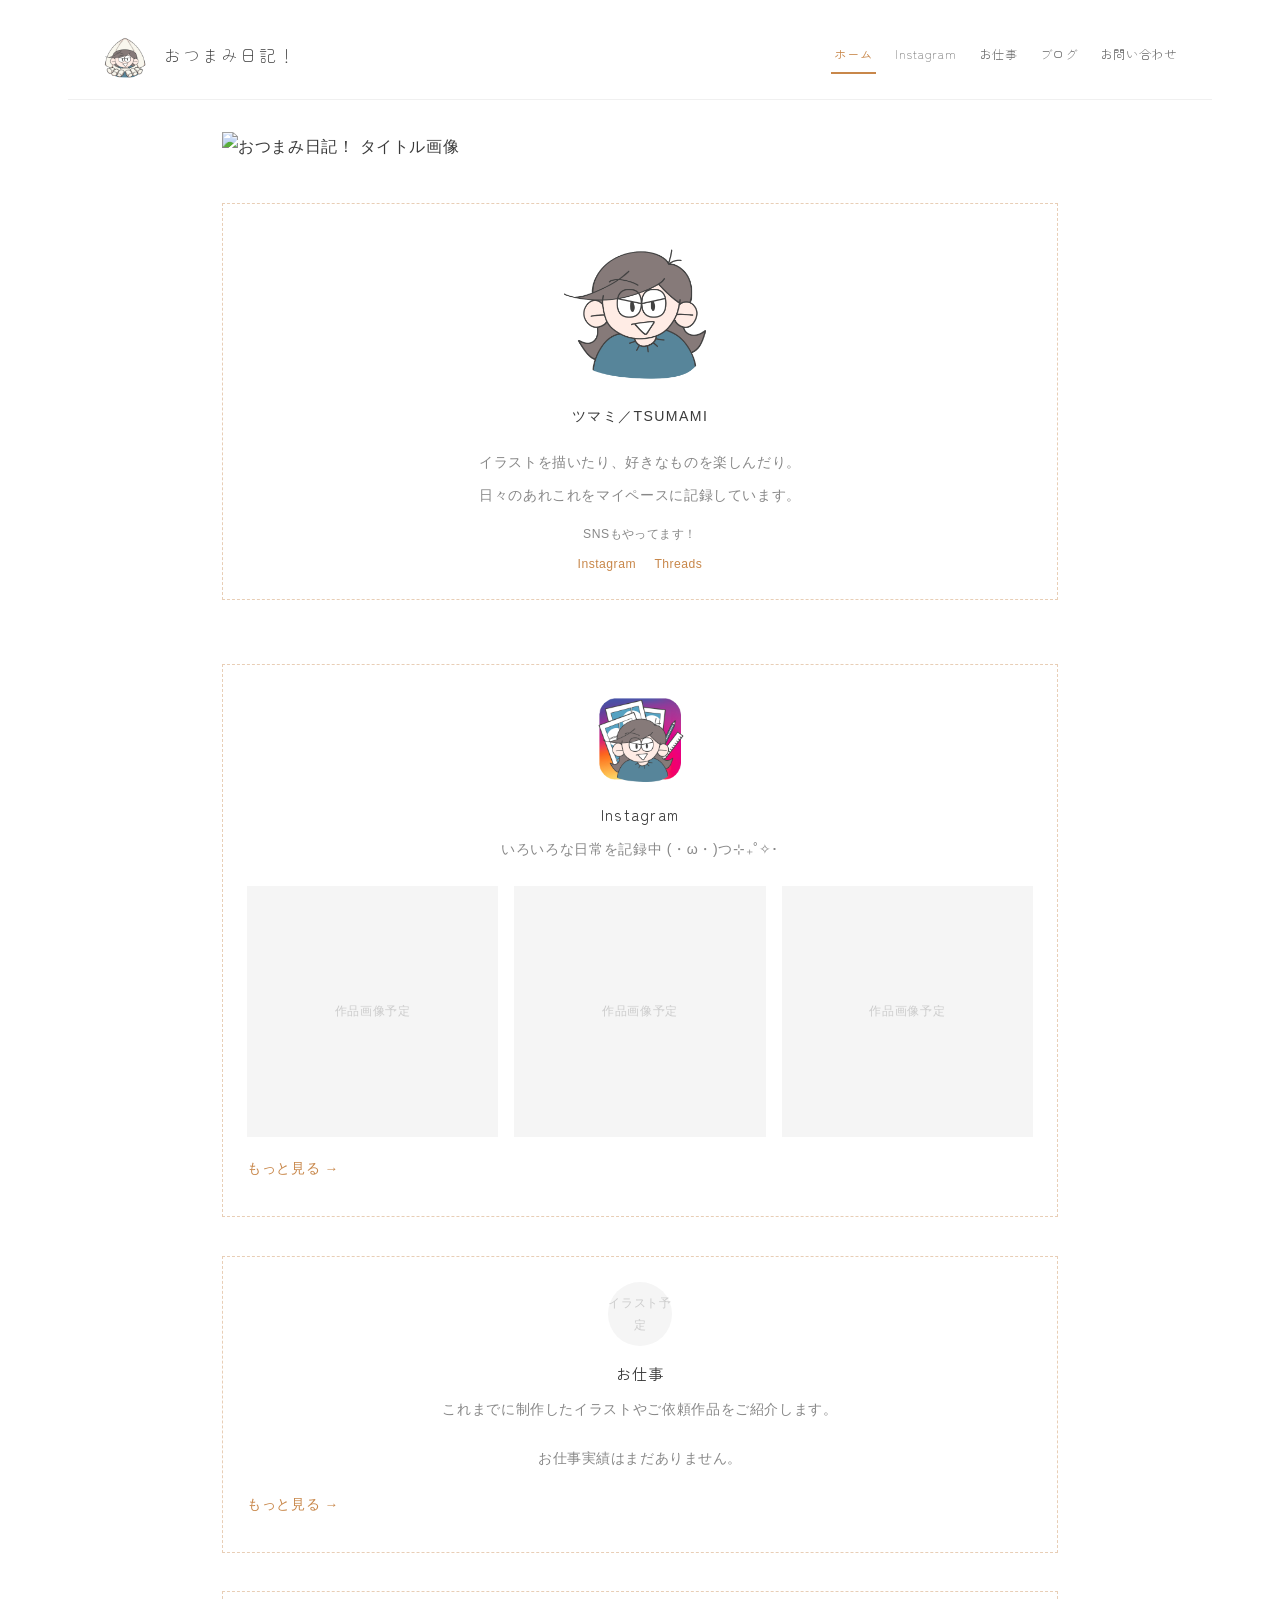
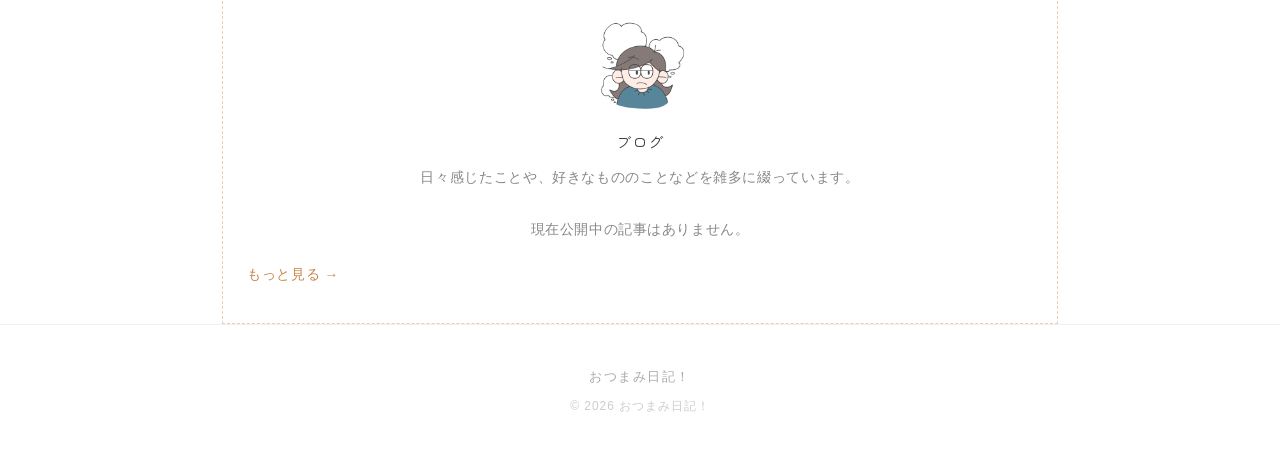
==== index.html @ 3d560d8c "CMS公開データの受信構造を追加 Co-authored-by: Cursor <cursoragent@cursor.com>" ====
<!DOCTYPE html>
<html lang="ja">
<head>
  <meta charset="UTF-8">
  <meta name="viewport" content="width=device-width, initial-scale=1.0">
  <title>ホーム | おつまみ日記！</title>
  <link rel="stylesheet" href="style.css">
</head>
<body class="home-page-body">

  <header class="site-header">
    <a href="index.html" class="site-logo">
      <img src="images/logo.png" alt="" class="site-logo-image" width="48" height="48">
      <span>おつまみ日記！</span>
    </a>
    <nav aria-label="メインナビゲーション">
      <ul>
        <li><a href="index.html" class="nav-current">ホーム</a></li>
        <li><a href="instagram.html">Instagram</a></li>
        <li><a href="works.html">お仕事</a></li>
        <li><a href="blog.html">ブログ</a></li>
        <li><a href="contact.html">お問い合わせ</a></li>
      </ul>
    </nav>
  </header>

  <main class="content-inner page-main home-page">

    <section class="home-mv" aria-label="メインビジュアル">
      <figure class="home-mv-figure">
        <img src="images/title.jpg" alt="おつまみ日記！ タイトル画像" class="home-mv-image">
      </figure>
    </section>

    <section id="profile" class="home-profile-detail" aria-label="プロフィール">
      <div class="profile-intro home-profile-frame">
        <img src="images/profile.png" alt="プロフィール画像" class="profile-image" width="160" height="160">
        <p class="profile-name">ツマミ／TSUMAMI</p>
        <div class="profile-text">
          <p>イラストを描いたり、好きなものを楽しんだり。</p>
          <p>日々のあれこれをマイペースに記録しています。</p>
        </div>
        <p class="profile-sns-lead">SNSもやってます！</p>
        <ul class="profile-sns" aria-label="ツマミのSNS">
          <li><a href="#">Instagram</a></li>
          <li><a href="#">Threads</a></li>
        </ul>
      </div>
    </section>

    <div class="home-sections" aria-label="コンテンツ">

      <section class="home-section home-instagram" aria-label="Instagram">
        <div class="home-block-intro">
          <img src="images/instagram.png" alt="" class="guide-icon-image guide-icon-image-instagram" width="96" height="96">
          <h2 class="section-heading">Instagram</h2>
          <p class="section-lead">いろいろな日常を記録中 (・ω・)つ⊹₊˚✧･</p>
        </div>
        <div class="thumb-row thumb-row-3">
          <div class="placeholder thumb-placeholder">作品画像予定</div>
          <div class="placeholder thumb-placeholder">作品画像予定</div>
          <div class="placeholder thumb-placeholder">作品画像予定</div>
        </div>
        <p class="section-link"><a href="instagram.html">もっと見る →</a></p>
      </section>

      <section class="home-section home-works" aria-label="お仕事">
        <div class="home-block-intro">
          <div class="placeholder guide-icon-placeholder">イラスト予定</div>
          <h2 class="section-heading">お仕事</h2>
          <p class="section-lead">これまでに制作したイラストやご依頼作品をご紹介します。</p>
        </div>
        <div class="home-works-list" data-home-works-root>
          <p class="home-list-message">読み込み中...</p>
        </div>
        <p class="section-link"><a href="works.html">もっと見る →</a></p>
      </section>

      <section class="home-section home-latest-blog" aria-label="ブログ">
        <div class="home-block-intro">
          <img src="images/blog.png" alt="" class="guide-icon-image guide-icon-image-blog" width="96" height="96">
          <h2 class="section-heading">ブログ</h2>
          <p class="section-lead">日々感じたことや、好きなもののことなどを雑多に綴っています。</p>
        </div>
        <div class="home-blog-entries" data-home-blog-root>
          <p class="home-list-message">読み込み中...</p>
        </div>
        <p class="section-link"><a href="blog.html">もっと見る →</a></p>
      </section>

    </div>

  </main>

  <footer class="site-footer">
    <p class="footer-site-name">おつまみ日記！</p>
    <p class="footer-copy">© 2026 おつまみ日記！</p>
  </footer>

  <script src="js/cms-lists-common.js"></script>
  <script src="js/blog-list.js"></script>
  <script src="js/works-list.js"></script>
</body>
</html>
---- style.css ----
@import url("https://fonts.googleapis.com/css2?family=Zen+Maru+Gothic&display=swap");

/* ========================================
   基本設定
   ======================================== */

:root {
  --accent: #c8874a;
  --accent-light: #f5ebe0;
  --text: #3a3a3a;
  --text-muted: #888;
  --border: #f0f0f0;
  --placeholder-bg: #f5f5f5;
  --content-max: 900px;  /* 本文コンテンツの最大幅 */
  --layout-max: 1080px;  /* ヘッダーの最大幅 */
  --stitch-color: rgba(200, 135, 74, 0.4);
  --stitch-width: 1px;
  --stitch-style: dashed;
  --stitch: var(--stitch-width) var(--stitch-style) var(--stitch-color);
}

.stitch-rule {
  display: block;
  width: 100%;
  height: 0;
  margin: 2.4rem 0;
  border: 0;
  border-top: var(--stitch);
}

body {
  margin: 0;
  background-color: #ffffff;
  color: var(--text);
  font-family: "Hiragino Sans", "Hiragino Kaku Gothic ProN", Meiryo, sans-serif;
  font-weight: 300;
  line-height: 1.9;
  letter-spacing: 0.04em;
}

a {
  color: var(--text);
  text-decoration: none;
}

a:hover {
  color: var(--accent);
}

/* Zen Maru Gothic（見出し・ナビ・ロゴのみ） */
.site-logo span,
nav a,
.page-title,
.section-heading,
.guide-card-title,
.blog-entry-title {
  font-family: "Zen Maru Gothic", sans-serif;
}


/* ========================================
   ヘッダー
   ======================================== */

.site-header {
  display: flex;
  align-items: center;
  justify-content: space-between;
  max-width: var(--layout-max);
  margin: 0 auto;
  padding: 2rem 2rem 1.2rem;
  border-bottom: 1px solid var(--border);
}

.site-logo {
  display: flex;
  align-items: center;
  gap: 1rem;
  color: var(--text);
}

.site-logo:hover {
  color: var(--text);
  text-decoration: none;
}

.site-logo span {
  font-size: 1.05rem;
  letter-spacing: 0.12em;
  line-height: 1.5;
}

nav ul {
  display: flex;
  flex-wrap: wrap;
  gap: 1rem;
  list-style: none;
  margin: 0;
  padding: 0;
}

nav a {
  display: inline-block;
  padding: 0.3rem 0.2rem;
  font-size: 0.78rem;
  letter-spacing: 0.06em;
  color: #666;
  border-bottom: 2px solid transparent;
}

nav a:hover {
  color: var(--accent);
  text-decoration: none;
}

nav a.nav-current {
  color: var(--accent);
  font-weight: 400;
  border-bottom-color: var(--accent);
}


/* ========================================
   フッター
   ======================================== */

.site-footer {
  text-align: center;
  padding: 2.5rem 2rem 3.5rem;
  border-top: 1px solid var(--border);
}

.footer-site-name {
  margin: 0 0 0.4rem;
  font-size: 0.8rem;
  letter-spacing: 0.12em;
  color: #aaa;
}

.footer-copy {
  margin: 0;
  font-size: 0.75rem;
  color: #ccc;
  letter-spacing: 0.08em;
}


/* ========================================
   レイアウト
   ======================================== */

main {
  padding-bottom: 5rem;
}

.page-main.home-page {
  padding-top: 2rem;
}

.content-inner {
  max-width: var(--content-max);
  margin-left: auto;
  margin-right: auto;
  padding: 0 2rem;
  box-sizing: border-box;
  width: 100%;
}

.section-heading {
  margin: 0 0 1rem;
  font-size: 0.95rem;
  font-weight: 400;
  letter-spacing: 0.08em;
  color: var(--text);
}

.section-lead,
.page-lead {
  margin: 0 0 1.5rem;
  font-size: 0.88rem;
  color: var(--text-muted);
}

.section-link {
  margin-top: 1.2rem;
  font-size: 0.85rem;
}

.section-link a {
  color: var(--accent);
}


/* ========================================
   下層ページ：ページヘッダー
   ======================================== */

.page-header {
  margin-bottom: 2rem;
  text-align: center;
}

.page-deco {
  margin-top: 1.5rem;
  margin-bottom: 1.5rem;
}

.page-title {
  display: inline-block;
  margin: 0 0 1rem;
  padding-bottom: 0.3rem;
  border-bottom: 2px solid var(--accent);
  font-size: 1.3rem;
  font-weight: 400;
  letter-spacing: 0.08em;
  color: var(--text);
}


/* ========================================
   プレースホルダー
   ======================================== */

.placeholder {
  display: flex;
  align-items: center;
  justify-content: center;
  background-color: var(--placeholder-bg);
  color: #ccc;
  font-size: 0.75rem;
  box-sizing: border-box;
}

.logo-placeholder,
.site-logo-image {
  width: 48px;
  height: 48px;
  flex-shrink: 0;
}

.site-logo-image {
  display: block;
  object-fit: contain;
}

.deco-placeholder {
  width: 160px;
  height: 160px;
  border-radius: 50%;
  margin: 0 auto;
}

.thumb-placeholder,
.work-placeholder,
.instagram-placeholder {
  width: 100%;
  aspect-ratio: 1 / 1;
}

.multi-placeholder {
  width: 100%;
  aspect-ratio: 1 / 1;
  font-size: 0.7rem;
  color: #bbb;
  border: 1px dashed #ddd;
  background-color: #fafafa;
}

.guide-icon-placeholder {
  width: 64px;
  height: 64px;
  margin: 0 auto 1.2rem;
  border-radius: 50%;
}

.guide-icon-image {
  display: block;
  width: 64px;
  height: 64px;
  margin: 0 auto 1.2rem;
  object-fit: contain;
}

.guide-icon-image-instagram,
.guide-icon-image-blog {
  width: 96px;
  height: 96px;
}

.page-deco-image {
  display: block;
  width: 160px;
  height: 160px;
  margin: 0 auto;
  object-fit: contain;
}


/* ========================================
   ホーム
   ======================================== */

.home-mv {
  margin-bottom: 2.5rem;
}

.home-mv-figure {
  margin: 0 auto;
  max-width: 100%;
}

.home-mv-image {
  width: 100%;
  height: auto;
  display: block;
}

.home-profile-detail {
  margin-bottom: 4rem;
}

.profile-intro {
  margin: 0 auto;
  text-align: center;
}

.home-profile-frame {
  padding: 1.6rem 1.5rem 1.3rem;
  border: 1px dashed rgba(200, 135, 74, 0.4);
  background-color: #ffffff;
  box-sizing: border-box;
}

.home-profile-detail .profile-image-placeholder,
.home-profile-detail .profile-image {
  width: 160px;
  height: 160px;
  margin: 0 auto 0.85rem;
  border-radius: 50%;
}

.home-profile-detail .profile-image {
  display: block;
  aspect-ratio: 1 / 1;
  object-fit: cover;
}

.profile-name {
  margin: 0 0 1.2rem;
  font-size: 0.88rem;
  font-weight: 400;
  letter-spacing: 0.1em;
  color: var(--text);
  text-align: center;
}

.home-profile-detail .profile-text {
  width: fit-content;
  max-width: 100%;
  margin-left: auto;
  margin-right: auto;
  text-align: left;
}

.home-profile-detail .profile-text p {
  margin: 0 0 0.4rem;
  font-size: 0.9rem;
  color: var(--text-muted);
  text-align: left;
}

.home-profile-detail .profile-text p:last-child {
  margin-bottom: 0;
}

.profile-sns-lead {
  margin: 0.95rem 0 0.3rem;
  text-align: center;
  font-size: 0.76rem;
  letter-spacing: 0.04em;
  line-height: 1.5;
  color: var(--text-muted);
}

.profile-sns {
  display: flex;
  flex-wrap: wrap;
  justify-content: center;
  align-items: center;
  gap: 0.25rem 1.15rem;
  margin: 0;
  padding: 0;
  list-style: none;
}

.profile-sns a {
  color: var(--accent);
  font-size: 0.76rem;
  letter-spacing: 0.04em;
  line-height: 1.5;
  text-decoration: none;
  white-space: nowrap;
}

.profile-sns a:hover {
  color: var(--accent);
  opacity: 0.72;
}

.home-guide {
  margin-bottom: 5rem;
}

.guide-cards {
  display: grid;
  grid-template-columns: repeat(3, 1fr);
  gap: 1.5rem;
}

.guide-card-link {
  display: block;
  padding: 1.8rem 1.2rem;
  text-align: center;
  color: var(--text);
  border: 1px solid var(--border);
  border-radius: 4px;
  transition: border-color 0.2s, background-color 0.2s;
}

.guide-card-link:hover {
  color: var(--text);
  text-decoration: none;
  border-color: var(--accent-light);
  background-color: #fafafa;
}

.guide-card-title {
  margin: 0 0 0.6rem;
  font-size: 0.92rem;
  font-weight: 400;
  letter-spacing: 0.08em;
}

.guide-card-text {
  margin: 0 0 1rem;
  font-size: 0.8rem;
  color: var(--text-muted);
  line-height: 1.7;
}

.guide-card-more {
  font-size: 0.82rem;
  color: var(--accent);
}

.home-sections {
  display: flex;
  flex-direction: column;
  gap: 2.4rem;
}

.home-block-intro {
  text-align: center;
  margin-bottom: 1.4rem;
}

.home-block-intro .guide-icon-image,
.home-block-intro .guide-icon-placeholder {
  margin-bottom: 0.8rem;
}

.home-block-intro .section-heading {
  margin-bottom: 0.5rem;
}

.home-block-intro .section-lead {
  margin-bottom: 0;
}

.home-instagram,
.home-works,
.home-latest-blog {
  padding: 1.6rem 1.5rem 1.3rem;
  border: 1px dashed rgba(200, 135, 74, 0.4);
  background-color: #ffffff;
  box-sizing: border-box;
}

.home-blog-entries {
  margin: 0 0 0.4rem;
}

.home-blog-entry {
  border-bottom: 1px solid #eee;
}

.home-blog-entry:last-child {
  border-bottom: none;
}

.home-blog-entry-link {
  display: flex;
  align-items: center;
  gap: 1.1rem;
  padding: 1.15rem 0;
  color: var(--text);
}

.home-blog-entry-link:hover {
  color: var(--text);
  text-decoration: none;
}

.home-blog-entry-info {
  flex: 1;
  min-width: 0;
}

.home-blog-entry-meta {
  display: flex;
  flex-wrap: wrap;
  align-items: center;
  gap: 0.4rem 0.55rem;
  margin-bottom: 0.35rem;
}

.home-blog-entry-date {
  font-size: 0.72rem;
  letter-spacing: 0.04em;
  color: var(--accent);
}

.home-blog-entry-category {
  display: inline-block;
  padding: 0.02rem 0.45rem;
  font-size: 0.64rem;
  letter-spacing: 0.06em;
  color: var(--accent);
  background-color: var(--accent-light);
  border-radius: 2rem;
  line-height: 1.55;
}

.home-blog-entry-title {
  margin: 0 0 0.25rem;
  font-family: "Zen Maru Gothic", sans-serif;
  font-size: 0.92rem;
  font-weight: 400;
  letter-spacing: 0.04em;
  line-height: 1.55;
  color: var(--text);
}

.home-blog-entry-link:hover .home-blog-entry-title,
.home-blog-entry-link:hover .home-blog-entry-arrow {
  color: var(--accent);
}

.home-blog-entry-summary {
  display: -webkit-box;
  -webkit-box-orient: vertical;
  -webkit-line-clamp: 2;
  line-clamp: 2;
  overflow: hidden;
  margin: 0;
  font-size: 0.78rem;
  color: #999;
  line-height: 1.65;
}

.home-blog-entry-eyecatch {
  flex-shrink: 0;
  width: 148px;
  margin: 0;
}

.home-blog-entry-image,
.home-blog-eyecatch-placeholder {
  display: block;
  width: 100%;
  aspect-ratio: 16 / 9;
  object-fit: cover;
  border-radius: 5px;
}

.home-blog-eyecatch-placeholder {
  display: flex;
  align-items: center;
  justify-content: center;
  background-color: var(--accent-light);
  color: #c9a07a;
  font-size: 0.64rem;
  letter-spacing: 0.06em;
}

.home-blog-entry-arrow {
  flex-shrink: 0;
  font-size: 0.95rem;
  color: #ccc;
  line-height: 1;
}

.thumb-row {
  display: grid;
  gap: 1rem;
}

.thumb-row-3 {
  grid-template-columns: repeat(3, 1fr);
}

.home-works-list {
  display: grid;
  grid-template-columns: repeat(3, 1fr);
  gap: 1rem;
}

.home-works-item img {
  display: block;
  width: 100%;
  aspect-ratio: 3 / 2;
  object-fit: cover;
  border-radius: 4px;
}

.home-works-item h3 {
  margin: 0.8rem 0 0.3rem;
  font-size: 0.85rem;
  font-weight: 400;
  color: var(--text);
}

.home-works-item p {
  margin: 0;
  font-size: 0.82rem;
  color: var(--text-muted);
  line-height: 1.7;
}

a.home-works-item,
a.home-works-item:hover {
  color: inherit;
  text-decoration: none;
}


/* ========================================
   Instagram ギャラリー
   ======================================== */

.gallery {
  display: grid;
  gap: 1rem;
}

.gallery-instagram {
  grid-template-columns: repeat(3, 1fr);
}


/* ========================================
   お仕事一覧ページ
   ======================================== */

.works-entries {
  margin: 0;
}

.works-entry {
  border-bottom: var(--stitch);
}

.works-entry:first-child {
  border-top: var(--stitch);
}

.works-entry-link {
  display: flex;
  align-items: center;
  gap: 1.4rem;
  padding: 1.5rem 0;
  color: var(--text);
}

.works-entry-link:hover {
  color: var(--text);
  text-decoration: none;
}

.works-entry-thumb {
  flex-shrink: 0;
  width: 176px;
  margin: 0;
}

.works-entry-image,
.works-thumb-placeholder {
  display: block;
  width: 100%;
  aspect-ratio: 3 / 2;
  object-fit: cover;
  border-radius: 4px;
}

.works-thumb-placeholder {
  display: flex;
  align-items: center;
  justify-content: center;
  background-color: var(--placeholder-bg);
  color: #ccc;
  font-size: 0.7rem;
  letter-spacing: 0.06em;
}

.works-entry-info {
  flex: 1;
  min-width: 0;
}

.works-entry-category {
  display: block;
  margin-bottom: 0.3rem;
  font-size: 0.72rem;
  letter-spacing: 0.06em;
  color: var(--accent);
}

.works-entry-title {
  margin: 0 0 0.35rem;
  font-family: "Zen Maru Gothic", sans-serif;
  font-size: 1rem;
  font-weight: 400;
  letter-spacing: 0.04em;
  line-height: 1.55;
  color: var(--text);
}

.works-entry-link:hover .works-entry-title,
.works-entry-link:hover .works-entry-arrow {
  color: var(--accent);
}

.works-entry-summary {
  margin: 0;
  font-size: 0.82rem;
  color: var(--text-muted);
  line-height: 1.7;
}

.works-entry-arrow {
  flex-shrink: 0;
  font-size: 1.05rem;
  color: #ccc;
  line-height: 1;
}

.works-entry-production {
  display: flex;
  flex-wrap: wrap;
  gap: 0.2rem 0.9rem;
  margin: 0.35rem 0 0;
  padding: 0;
  list-style: none;
  font-size: 0.75rem;
  color: var(--text-muted);
  line-height: 1.7;
}

.works-entry-production-label::after {
  content: "：";
}

.works-list-message,
.blog-list-message,
.home-list-message {
  margin: 1.6rem 0 0;
  color: var(--text-muted);
  text-align: center;
  font-size: 0.9rem;
  letter-spacing: 0.04em;
}

.home-works-list .home-list-message {
  grid-column: 1 / -1;
  margin-top: 0;
}


/* ========================================
   お仕事詳細ページ
   ======================================== */

.work-detail {
  padding-top: 1.5rem;
}

.work-detail-breadcrumb {
  margin: 0 0 2rem;
}

.work-detail-breadcrumb ol {
  display: flex;
  flex-wrap: wrap;
  align-items: center;
  gap: 0.25rem 0.4rem;
  list-style: none;
  margin: 0;
  padding: 0;
  font-size: 0.72rem;
  letter-spacing: 0.04em;
  color: #aaa;
}

.work-detail-breadcrumb li:not(:last-child)::after {
  content: ">";
  margin-left: 0.4rem;
  color: #ccc;
}

.work-detail-breadcrumb a {
  color: #aaa;
}

.work-detail-breadcrumb a:hover {
  color: var(--accent);
}

.work-detail-intro {
  margin-bottom: 1.8rem;
}

.work-detail-category {
  display: block;
  margin-bottom: 0.45rem;
  font-size: 0.75rem;
  letter-spacing: 0.06em;
  color: var(--accent);
}

.work-detail-title {
  margin: 0 0 0.7rem;
  font-family: "Zen Maru Gothic", sans-serif;
  font-size: 1.35rem;
  font-weight: 400;
  letter-spacing: 0.06em;
  line-height: 1.5;
  color: var(--text);
}

.work-detail-summary {
  margin: 0;
  font-size: 0.88rem;
  color: var(--text-muted);
  line-height: 1.9;
}

.work-detail-hero {
  margin: 0;
}

.work-detail-hero-image,
.work-detail-hero-placeholder {
  display: block;
  width: 100%;
  aspect-ratio: 16 / 9;
  object-fit: cover;
}

.work-detail-hero-placeholder {
  display: flex;
  align-items: center;
  justify-content: center;
  background-color: var(--placeholder-bg);
  color: #ccc;
  font-size: 0.8rem;
  letter-spacing: 0.06em;
}

.work-detail-heading {
  margin: 0 0 1.2rem;
  font-family: "Zen Maru Gothic", sans-serif;
  font-size: 0.95rem;
  font-weight: 400;
  letter-spacing: 0.08em;
  color: var(--text);
}

.work-detail-meta {
  margin: 0;
}

.work-detail-meta-row {
  display: grid;
  grid-template-columns: 7.5rem 1fr;
  gap: 1rem;
  padding: 0.75rem 0;
  border-bottom: 1px solid #eee;
}

.work-detail-meta-row:first-child {
  border-top: 1px solid #eee;
}

.work-detail-meta-row dt {
  margin: 0;
  font-size: 0.8rem;
  color: var(--text-muted);
}

.work-detail-meta-row dd {
  margin: 0;
  font-size: 0.88rem;
  color: var(--text);
}

.work-detail-body p {
  margin: 0 0 1rem;
  font-size: 0.9rem;
  color: var(--text);
  line-height: 1.9;
  letter-spacing: 0.04em;
}

.work-detail-body p:last-child {
  margin-bottom: 0;
}

.work-detail-gallery-list {
  display: grid;
  grid-template-columns: repeat(3, 1fr);
  gap: 1rem;
  margin: 0;
  padding: 0;
  list-style: none;
}

.work-detail-gallery-item {
  margin: 0;
}

.work-detail-gallery-image,
.work-detail-gallery-placeholder {
  display: block;
  width: 100%;
  aspect-ratio: 1 / 1;
  object-fit: cover;
}

.work-detail-gallery-placeholder {
  display: flex;
  align-items: center;
  justify-content: center;
  background-color: var(--placeholder-bg);
  color: #ccc;
  font-size: 0.7rem;
  letter-spacing: 0.04em;
  text-align: center;
  padding: 0.6rem;
  box-sizing: border-box;
}

.work-detail-back {
  margin: 2.8rem 0 0;
}

.work-detail-back a {
  color: var(--accent);
  font-size: 0.85rem;
}


/* ========================================
   ブログ
   ======================================== */

.blog-list {
  list-style: none;
  margin: 0;
  padding: 0;
}

.blog-list li {
  border-bottom: 1px solid #eee;
}

.blog-item-link {
  display: flex;
  align-items: center;
  justify-content: space-between;
  gap: 1rem;
  padding: 1.2rem 0;
  color: var(--text);
}

.blog-item-link:hover {
  color: var(--accent);
  text-decoration: none;
}

.blog-item-body {
  flex: 1;
}

.blog-date {
  display: block;
  font-size: 0.78rem;
  color: #aaa;
  margin-bottom: 0.2rem;
}

.blog-title {
  display: block;
  font-size: 0.92rem;
  margin-bottom: 0.3rem;
}

.blog-excerpt {
  margin: 0;
  font-size: 0.82rem;
  color: #999;
}

.blog-arrow {
  flex-shrink: 0;
  font-size: 1rem;
  color: #ccc;
}


/* ========================================
   ブログ一覧ページ
   ======================================== */

.blog-categories {
  margin: 0 0 0.5rem;
  padding-bottom: 1.2rem;
  border-bottom: 1px solid #eee;
}

.blog-category-list {
  display: flex;
  flex-wrap: wrap;
  justify-content: center;
  gap: 0.4rem 1.4rem;
  list-style: none;
  margin: 0;
  padding: 0;
}

.blog-category-link {
  display: inline-block;
  padding: 0.2rem 0;
  font-size: 0.82rem;
  letter-spacing: 0.06em;
  color: #888;
  border-bottom: 2px solid transparent;
}

button.blog-category-link {
  appearance: none;
  background: none;
  border: 0;
  border-bottom: 2px solid transparent;
  cursor: pointer;
  font-family: inherit;
  line-height: inherit;
}

.blog-category-link:hover,
.blog-category-link.is-current {
  color: var(--accent);
  text-decoration: none;
}

.blog-category-link.is-current {
  border-bottom-color: var(--accent);
}

.blog-entries {
  margin: 0;
}

.blog-entry {
  border-bottom: 1px solid #eee;
}

.blog-entry-link {
  display: flex;
  align-items: center;
  gap: 1.6rem;
  padding: 1.8rem 0;
  color: var(--text);
}

.blog-entry-link:hover {
  color: var(--text);
  text-decoration: none;
}

.blog-entry-info {
  flex: 1;
  min-width: 0;
}

.blog-entry-meta {
  display: flex;
  flex-wrap: wrap;
  align-items: center;
  gap: 0.5rem 0.7rem;
  margin-bottom: 0.55rem;
}

.blog-entry-date {
  font-size: 0.75rem;
  letter-spacing: 0.04em;
  color: var(--accent);
}

.blog-entry-category {
  display: inline-block;
  padding: 0.05rem 0.55rem;
  font-size: 0.68rem;
  letter-spacing: 0.06em;
  color: var(--accent);
  background-color: var(--accent-light);
  border-radius: 2rem;
  line-height: 1.6;
}

.blog-entry-title {
  margin: 0 0 0.4rem;
  font-size: 1.05rem;
  font-weight: 400;
  letter-spacing: 0.04em;
  line-height: 1.6;
  color: var(--text);
}

.blog-entry-link:hover .blog-entry-title,
.blog-entry-link:hover .blog-entry-arrow {
  color: var(--accent);
}

.blog-entry-summary {
  display: -webkit-box;
  -webkit-box-orient: vertical;
  -webkit-line-clamp: 2;
  line-clamp: 2;
  overflow: hidden;
  margin: 0;
  font-size: 0.82rem;
  color: #999;
  line-height: 1.7;
}

.blog-entry-eyecatch {
  flex-shrink: 0;
  width: 200px;
  margin: 0;
}

.blog-entry-image,
.blog-eyecatch-placeholder {
  display: block;
  width: 100%;
  aspect-ratio: 16 / 9;
  object-fit: cover;
  border-radius: 6px;
}

.blog-eyecatch-placeholder {
  display: flex;
  align-items: center;
  justify-content: center;
  background-color: var(--accent-light);
  color: #c9a07a;
  font-size: 0.7rem;
  letter-spacing: 0.06em;
}

.blog-entry-arrow {
  flex-shrink: 0;
  font-size: 1.05rem;
  color: #ccc;
  line-height: 1;
}


/* ========================================
   お問い合わせフォーム
   ======================================== */

.contact-form p {
  margin: 0 0 1.8rem;
}

.contact-form label {
  display: block;
  margin-bottom: 0.4rem;
  font-size: 0.82rem;
  color: var(--text-muted);
}

.contact-form input,
.contact-form textarea {
  width: 100%;
  padding: 0.5rem 0;
  border: none;
  border-bottom: 1px solid #ddd;
  background: transparent;
  font-size: 0.95rem;
  font-family: inherit;
  color: var(--text);
  box-sizing: border-box;
  resize: vertical;
}

.contact-form input:focus,
.contact-form textarea:focus {
  outline: none;
  border-bottom-color: var(--accent);
}

.contact-form button {
  display: block;
  margin: 2rem auto 0;
  padding: 0.65rem 2.5rem;
  background-color: var(--text);
  color: #ffffff;
  border: none;
  border-radius: 2rem;
  font-size: 0.85rem;
  font-family: inherit;
  letter-spacing: 0.1em;
  cursor: pointer;
}

.contact-form button:hover {
  background-color: var(--accent);
}


/* ========================================
   スマホ対応（768px以下）
   ======================================== */

@media (max-width: 768px) {

  /* --- ヘッダー・ナビ --- */
  .site-header {
    flex-direction: column;
    align-items: flex-start;
    gap: 0;
    padding: 0;
    border-bottom: none;
  }

  .site-header .site-logo {
    width: 100%;
    padding: 1.2rem 0.75rem 0;
    box-sizing: border-box;
  }

  .site-header nav {
    width: 100%;
    padding: 0.8rem 1.25rem 1rem;
    border-bottom: 1px solid var(--border);
    box-sizing: border-box;
  }

  .logo-placeholder,
  .site-logo-image {
    width: 36px;
    height: 36px;
  }

  .site-logo span {
    font-size: 0.88rem;
  }

  nav ul {
    flex-wrap: nowrap;
    justify-content: space-between;
    width: 100%;
    gap: 0.35rem;
    padding-left: 0.5rem;
    padding-right: 0.5rem;
    box-sizing: border-box;
  }

  nav a {
    font-size: clamp(0.58rem, 2.7vw, 0.68rem);
    padding: 0.25rem 0;
    letter-spacing: 0.06em;
  }

  /* --- ホーム：表示順の並び替え --- */
  body.home-page-body {
    display: flex;
    flex-direction: column;
  }

  body.home-page-body > .site-header,
  body.home-page-body > .page-main.home-page {
    display: contents;
  }

  body.home-page-body .site-logo {
    order: 1;
    max-width: var(--layout-max);
    margin: 0 auto;
  }

  body.home-page-body .home-mv {
    order: 2;
    padding: 0 0.35rem;
    margin-bottom: 0;
  }

  body.home-page-body .home-mv .home-mv-figure {
    max-width: 100%;
    margin: 0;
  }

  body.home-page-body .site-header nav {
    order: 3;
    max-width: var(--layout-max);
    margin: 0 auto;
  }

  /* display:contents により main の .content-inner が効かないため再適用 */
  body.home-page-body .home-profile-detail,
  body.home-page-body .home-sections {
    order: 4;
    max-width: var(--content-max);
    margin-left: auto;
    margin-right: auto;
    padding-left: 2rem;
    padding-right: 2rem;
    width: 100%;
    box-sizing: border-box;
  }

  body.home-page-body > .site-footer {
    order: 5;
  }

  body.home-page-body .home-profile-detail {
    padding-top: 1.5rem;
  }

  /* --- ホーム：余白調整 --- */
  .page-main.home-page {
    padding-top: 0;
  }

  .home-mv {
    margin-bottom: 2rem;
  }

  .home-profile-detail {
    margin-bottom: 3rem;
  }

  .home-profile-frame {
    padding: 1.2rem 0.9rem 1rem;
  }

  .home-profile-detail .profile-text p {
    font-size: 0.8rem;
    letter-spacing: 0.02em;
  }

  .profile-sns-lead {
    font-size: 0.68rem;
  }

  .profile-sns a {
    font-size: 0.68rem;
  }

  .home-guide {
    margin-bottom: 3.5rem;
  }

  .guide-cards {
    grid-template-columns: 1fr;
    gap: 1rem;
  }

  .guide-card-link {
    padding: 1.5rem 1rem;
  }

  .guide-icon-image-instagram,
  .guide-icon-image-blog {
    width: 96px;
    height: 96px;
  }

  .home-sections {
    gap: 2rem;
  }

  /* --- 共通 --- */
  .deco-placeholder,
  .page-deco-image {
    width: 120px;
    height: 120px;
  }

  .section-heading {
    font-size: 0.9rem;
  }

  .section-lead {
    font-size: 0.85rem;
    margin-bottom: 1.2rem;
  }

  .thumb-row-3 {
    grid-template-columns: repeat(3, 1fr);
    gap: 0.5rem;
  }

  .home-works-list {
    grid-template-columns: 1fr;
    gap: 1rem;
  }

  .home-works-item {
    display: grid;
    grid-template-columns: 5.6rem 1fr;
    grid-template-areas:
      "thumb title"
      "thumb desc";
    column-gap: 0.85rem;
    row-gap: 0.2rem;
    align-items: start;
  }

  .home-works-item .thumb-placeholder {
    grid-area: thumb;
    width: 100%;
  }

  .home-works-item h3 {
    grid-area: title;
    margin: 0.15rem 0 0;
  }

  .home-works-item p {
    grid-area: desc;
  }

  .gallery-instagram {
    grid-template-columns: repeat(2, 1fr);
  }

  /* --- お仕事一覧ページ --- */
  .works-entry-link {
    display: grid;
    grid-template-columns: 1fr auto;
    grid-template-areas:
      "info arrow"
      "thumb thumb";
    align-items: start;
    gap: 0.8rem 0.7rem;
    padding: 1.3rem 0;
  }

  .works-entry-info {
    grid-area: info;
  }

  .works-entry-thumb {
    grid-area: thumb;
    width: 100%;
  }

  .works-entry-image,
  .works-thumb-placeholder {
    width: 100%;
    height: auto;
  }

  .works-entry-arrow {
    grid-area: arrow;
    align-self: start;
    padding-top: 0.1rem;
  }

  .works-entry-title {
    font-size: 0.95rem;
  }

  /* --- お仕事詳細ページ --- */
  .work-detail {
    padding-top: 1.2rem;
  }

  .work-detail-title {
    font-size: 1.18rem;
  }

  .work-detail-hero-image,
  .work-detail-hero-placeholder {
    width: 100%;
    height: auto;
  }

  .stitch-rule {
    margin: 2rem 0;
  }

  .work-detail-meta-row {
    grid-template-columns: 5.5rem 1fr;
    gap: 0.7rem;
  }

  .work-detail-gallery-list {
    grid-template-columns: 1fr;
  }

  /* --- ブログ一覧ページ --- */
  .blog-categories {
    padding-bottom: 1rem;
  }

  .blog-category-list {
    gap: 0.25rem 1rem;
  }

  .blog-category-link {
    font-size: 0.75rem;
  }

  .blog-entry-link {
    display: grid;
    grid-template-columns: 1fr auto;
    grid-template-areas:
      "info arrow"
      "eyecatch eyecatch";
    align-items: start;
    gap: 0.9rem 0.8rem;
    padding: 1.5rem 0;
  }

  .blog-entry-info {
    grid-area: info;
  }

  .blog-entry-eyecatch {
    grid-area: eyecatch;
    width: 100%;
  }

  .blog-entry-image,
  .blog-eyecatch-placeholder {
    width: 100%;
    height: auto;
  }

  .blog-entry-arrow {
    grid-area: arrow;
    align-self: start;
    padding-top: 0.15rem;
  }

  .blog-entry-title {
    font-size: 0.98rem;
  }

  /* --- ホーム：最新ブログ --- */
  .home-instagram,
  .home-works,
  .home-latest-blog {
    padding: 1.2rem 0.9rem 1rem;
  }

  .home-blog-entry-link {
    display: grid;
    grid-template-columns: 1fr auto;
    grid-template-areas:
      "info arrow"
      "eyecatch eyecatch";
    align-items: start;
    gap: 0.7rem 0.6rem;
    padding: 1rem 0;
  }

  .home-blog-entry-info {
    grid-area: info;
  }

  .home-blog-entry-eyecatch {
    grid-area: eyecatch;
    width: 100%;
  }

  .home-blog-entry-image,
  .home-blog-eyecatch-placeholder {
    width: 100%;
    height: auto;
  }

  .home-blog-entry-arrow {
    grid-area: arrow;
    align-self: start;
    padding-top: 0.1rem;
  }

  .home-blog-entry-title {
    font-size: 0.9rem;
  }

}
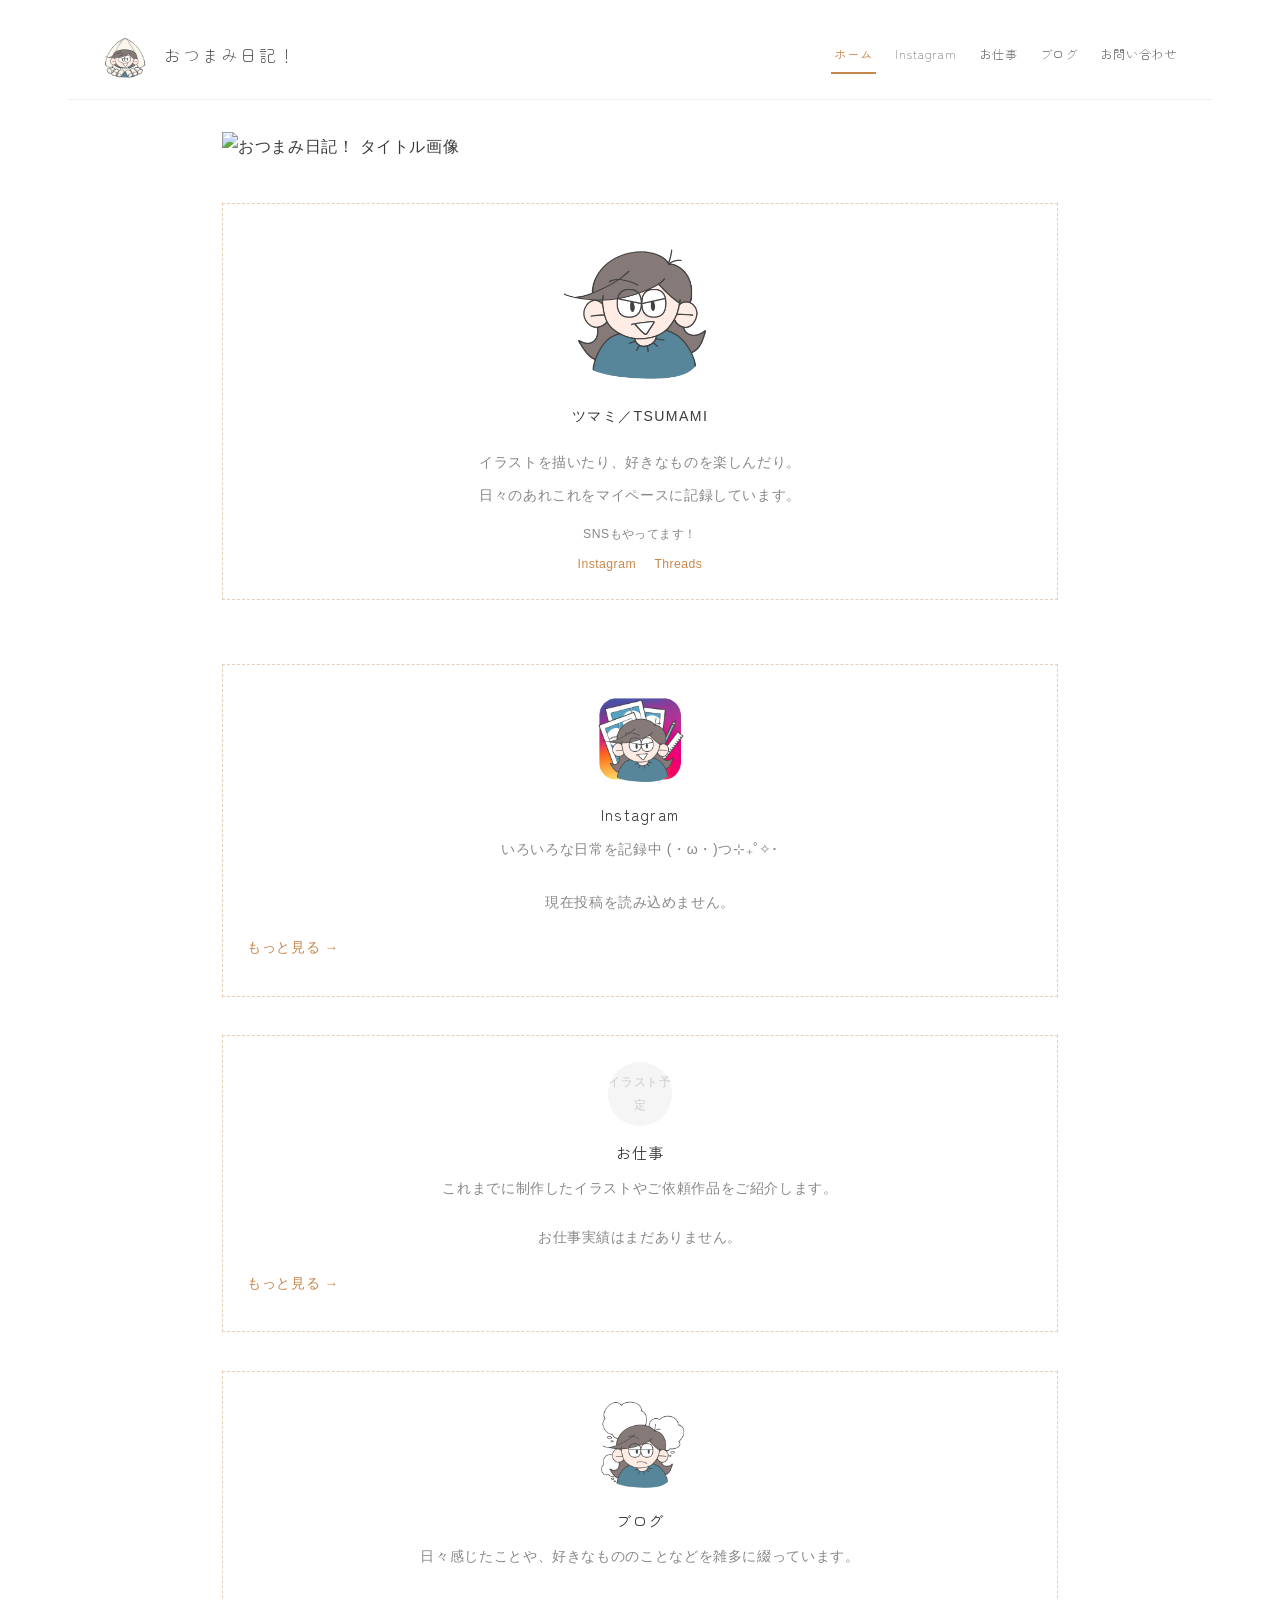
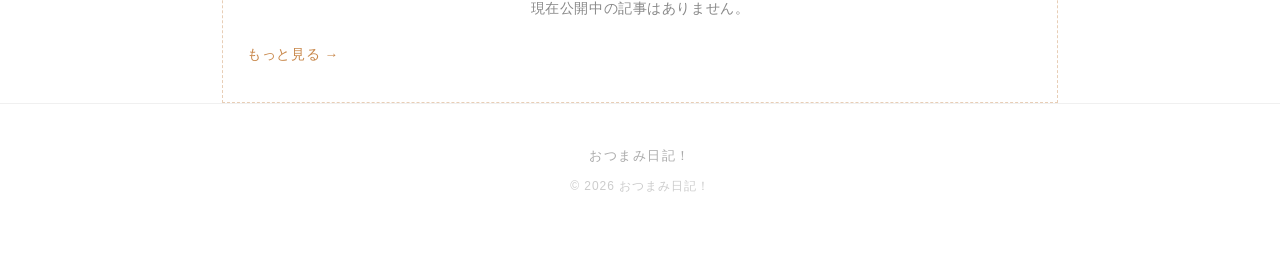
==== commit 39b66d6f: "Instagram投稿の自動取得と表示を追加 Co-authored-by: Cursor <cursoragent@cursor.com>" ====
--- a/index.html
+++ b/index.html
@@ -4,6 +4,11 @@
   <meta charset="UTF-8">
   <meta name="viewport" content="width=device-width, initial-scale=1.0">
   <title>ホーム | おつまみ日記！</title>
+  <link rel="icon" href="images/favicon.ico" sizes="any">
+  <link rel="icon" type="image/png" sizes="32x32" href="images/favicon-32x32.png">
+  <link rel="icon" type="image/png" sizes="192x192" href="images/favicon-192x192.png">
+  <link rel="icon" type="image/png" sizes="512x512" href="images/favicon-512x512.png">
+  <link rel="apple-touch-icon" href="images/apple-touch-icon.png">
   <link rel="stylesheet" href="style.css">
 </head>
 <body class="home-page-body">
@@ -56,10 +61,9 @@
           <h2 class="section-heading">Instagram</h2>
           <p class="section-lead">いろいろな日常を記録中 (・ω・)つ⊹₊˚✧･</p>
         </div>
-        <div class="thumb-row thumb-row-3">
-          <div class="placeholder thumb-placeholder">作品画像予定</div>
-          <div class="placeholder thumb-placeholder">作品画像予定</div>
-          <div class="placeholder thumb-placeholder">作品画像予定</div>
+        <div data-instagram-gallery data-instagram-limit="3">
+          <div class="thumb-row thumb-row-3 instagram-gallery" hidden></div>
+          <p class="home-list-message instagram-gallery-message">読み込み中...</p>
         </div>
         <p class="section-link"><a href="instagram.html">もっと見る →</a></p>
       </section>
@@ -97,8 +101,23 @@
     <p class="footer-copy">© 2026 おつまみ日記！</p>
   </footer>
 
+  <div class="instagram-modal" role="dialog" aria-modal="true" aria-label="Instagram投稿の拡大表示" hidden>
+    <div class="instagram-modal-inner">
+      <button type="button" class="instagram-modal-close" aria-label="閉じる">×</button>
+      <button type="button" class="instagram-modal-prev" aria-label="前の投稿">←</button>
+      <button type="button" class="instagram-modal-next" aria-label="次の投稿">→</button>
+      <figure class="instagram-modal-figure">
+        <img class="instagram-modal-image" src="" alt="">
+        <figcaption class="instagram-modal-caption">
+          <a class="instagram-modal-link" href="#" target="_blank" rel="noopener noreferrer">Instagramで投稿を見る</a>
+        </figcaption>
+      </figure>
+    </div>
+  </div>
+
   <script src="js/cms-lists-common.js"></script>
   <script src="js/blog-list.js"></script>
   <script src="js/works-list.js"></script>
+  <script src="js/instagram-gallery.js"></script>
 </body>
 </html>
--- a/style.css
+++ b/style.css
@@ -657,6 +657,160 @@
   grid-template-columns: repeat(3, 1fr);
 }
 
+.instagram-gallery[hidden],
+.instagram-gallery-message[hidden] {
+  display: none !important;
+}
+
+.instagram-gallery-message {
+  margin: 1.6rem 0 0;
+  color: var(--text-muted);
+  text-align: center;
+  font-size: 0.9rem;
+  letter-spacing: 0.04em;
+}
+
+.instagram-gallery-item {
+  display: block;
+  width: 100%;
+  aspect-ratio: 1 / 1;
+  padding: 0;
+  overflow: hidden;
+  border: none;
+  border-radius: 4px;
+  background-color: var(--placeholder-bg);
+  cursor: pointer;
+}
+
+.instagram-gallery-item:hover,
+.instagram-gallery-item:focus-visible {
+  outline: 2px solid var(--accent);
+  outline-offset: 2px;
+}
+
+.instagram-gallery-item img {
+  display: block;
+  width: 100%;
+  height: 100%;
+  object-fit: cover;
+}
+
+body.instagram-modal-open {
+  overflow: hidden;
+}
+
+.instagram-modal {
+  position: fixed;
+  inset: 0;
+  z-index: 200;
+  display: flex;
+  align-items: center;
+  justify-content: center;
+  padding: 1.2rem;
+  background-color: rgba(0, 0, 0, 0.82);
+}
+
+.instagram-modal[hidden] {
+  display: none;
+}
+
+.instagram-modal-inner {
+  position: relative;
+  width: min(92vw, 720px);
+  max-height: 92vh;
+}
+
+.instagram-modal-figure {
+  display: flex;
+  flex-direction: column;
+  align-items: center;
+  margin: 0;
+}
+
+.instagram-modal-image {
+  display: block;
+  max-width: 100%;
+  max-height: calc(92vh - 5rem);
+  width: auto;
+  height: auto;
+  object-fit: contain;
+  border-radius: 4px;
+}
+
+.instagram-modal-caption {
+  margin-top: 0.8rem;
+  text-align: center;
+}
+
+.instagram-modal-link {
+  display: inline-block;
+  padding: 0.45rem 1rem;
+  font-size: 0.82rem;
+  letter-spacing: 0.04em;
+  color: #ffffff;
+  background-color: var(--accent);
+  border-radius: 4px;
+}
+
+.instagram-modal-link:hover {
+  color: #ffffff;
+  background-color: var(--text);
+}
+
+.instagram-modal-close,
+.instagram-modal-prev,
+.instagram-modal-next {
+  position: absolute;
+  z-index: 1;
+  display: flex;
+  align-items: center;
+  justify-content: center;
+  width: 2.5rem;
+  height: 2.5rem;
+  padding: 0;
+  font-size: 1.25rem;
+  line-height: 1;
+  color: #ffffff;
+  background-color: rgba(0, 0, 0, 0.55);
+  border: 1px solid rgba(255, 255, 255, 0.25);
+  border-radius: 50%;
+  cursor: pointer;
+}
+
+.instagram-modal-close:hover,
+.instagram-modal-prev:hover,
+.instagram-modal-next:hover,
+.instagram-modal-close:focus-visible,
+.instagram-modal-prev:focus-visible,
+.instagram-modal-next:focus-visible {
+  background-color: rgba(0, 0, 0, 0.8);
+  outline: none;
+}
+
+.instagram-modal-close {
+  top: -0.25rem;
+  right: -0.25rem;
+  font-size: 1.5rem;
+}
+
+.instagram-modal-prev {
+  top: 50%;
+  left: -3rem;
+  transform: translateY(-50%);
+}
+
+.instagram-modal-next {
+  top: 50%;
+  right: -3rem;
+  transform: translateY(-50%);
+}
+
+.instagram-modal-prev:disabled,
+.instagram-modal-next:disabled {
+  opacity: 0.35;
+  cursor: not-allowed;
+}
+
 
 /* ========================================
    お仕事一覧ページ
@@ -1457,6 +1611,31 @@
     grid-template-columns: repeat(2, 1fr);
   }
 
+  .instagram-modal {
+    padding: 0.8rem;
+  }
+
+  .instagram-modal-inner {
+    width: 100%;
+  }
+
+  .instagram-modal-prev {
+    left: 0.25rem;
+  }
+
+  .instagram-modal-next {
+    right: 0.25rem;
+  }
+
+  .instagram-modal-close {
+    top: 0.25rem;
+    right: 0.25rem;
+  }
+
+  .instagram-modal-image {
+    max-height: calc(92vh - 6rem);
+  }
+
   /* --- お仕事一覧ページ --- */
   .works-entry-link {
     display: grid;
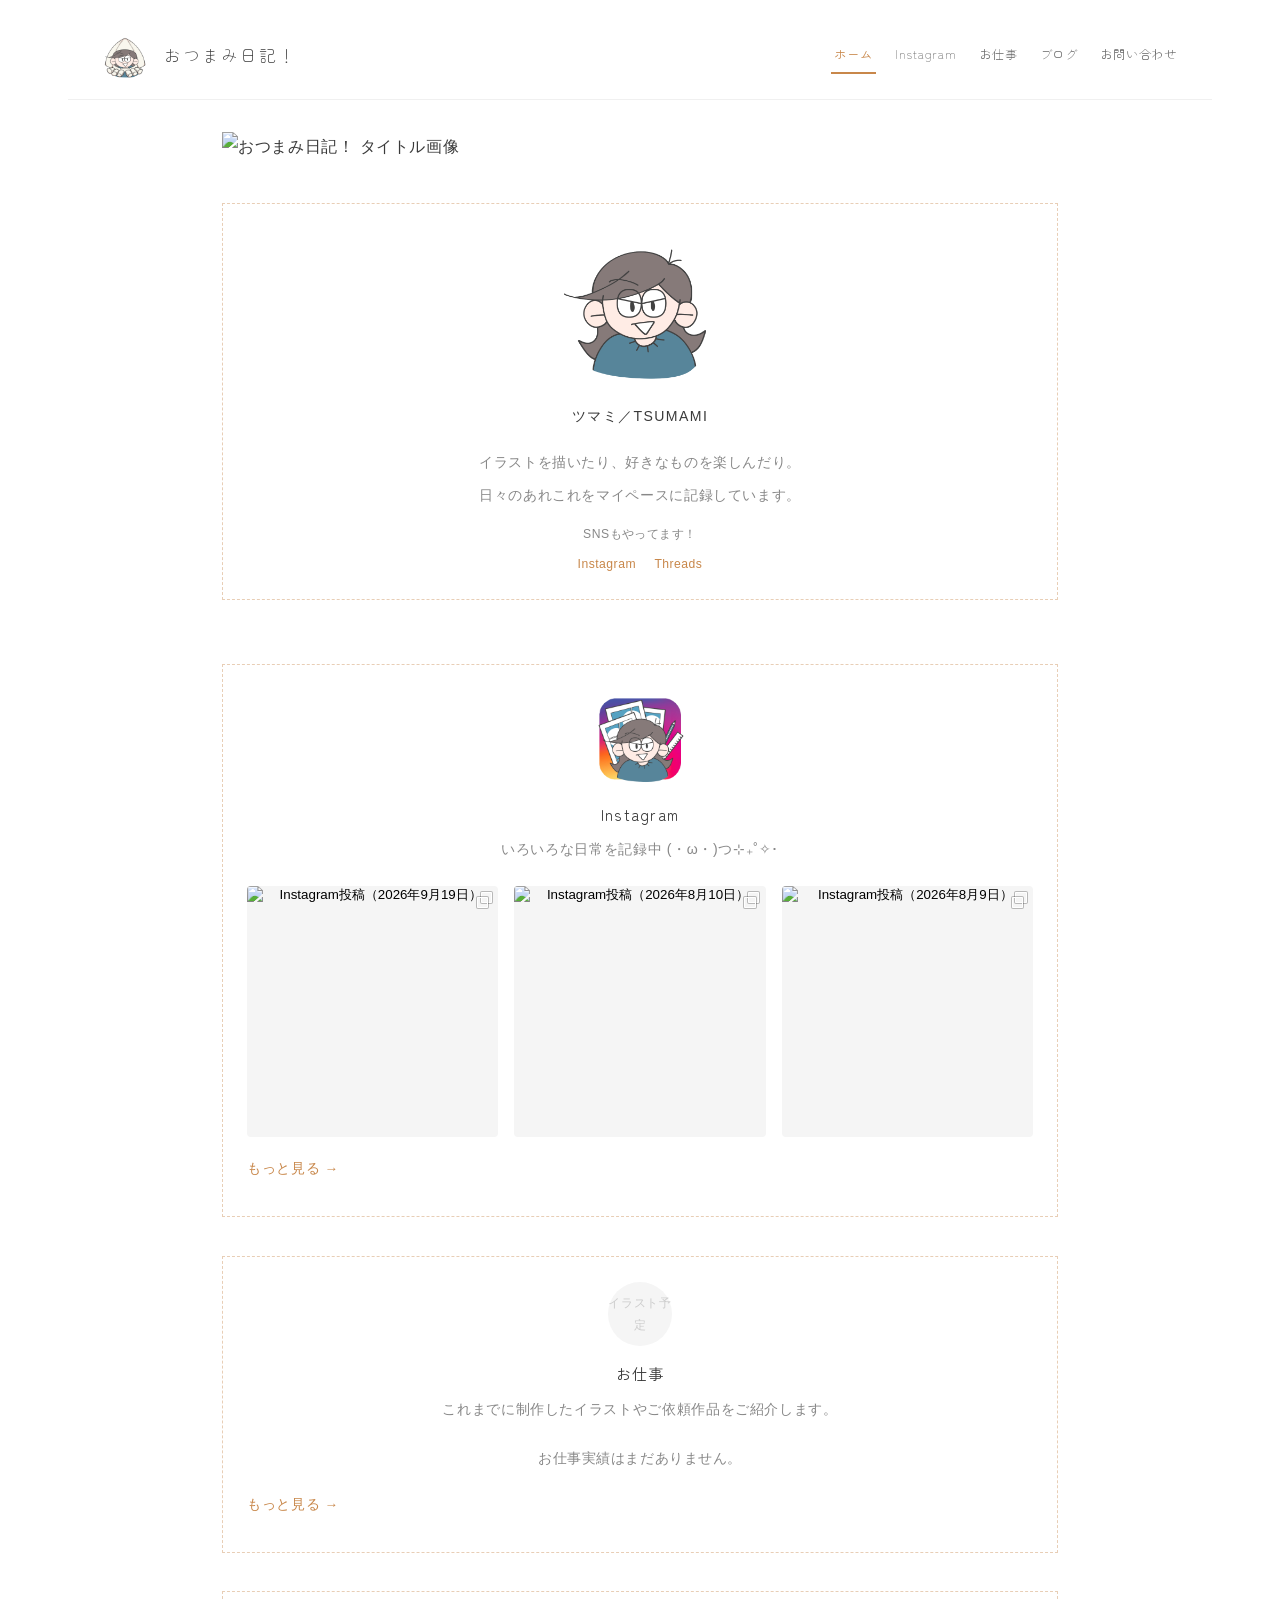
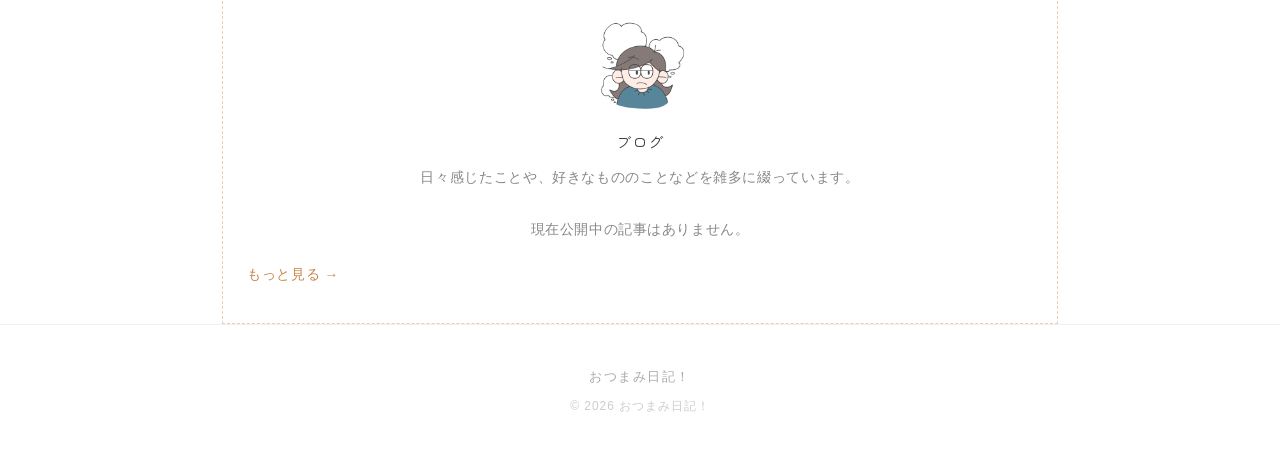
==== commit cbe9d0c3: "Instagram複数枚投稿の表示に対応 Co-authored-by: Cursor <cursoragent@cursor.com>" ====
--- a/index.html
+++ b/index.html
@@ -103,11 +103,14 @@
 
   <div class="instagram-modal" role="dialog" aria-modal="true" aria-label="Instagram投稿の拡大表示" hidden>
     <div class="instagram-modal-inner">
-      <button type="button" class="instagram-modal-close" aria-label="閉じる">×</button>
-      <button type="button" class="instagram-modal-prev" aria-label="前の投稿">←</button>
-      <button type="button" class="instagram-modal-next" aria-label="次の投稿">→</button>
-      <figure class="instagram-modal-figure">
-        <img class="instagram-modal-image" src="" alt="">
+      <button type="button" class="instagram-modal-prev" aria-label="前の画像" hidden>←</button>
+      <button type="button" class="instagram-modal-next" aria-label="次の画像" hidden>→</button>
+      <figure class="instagram-modal-figure instagram-modal-stage">
+        <div class="instagram-modal-image-wrap">
+          <img class="instagram-modal-image" src="" alt="">
+          <button type="button" class="instagram-modal-close" aria-label="閉じる">×</button>
+        </div>
+        <p class="instagram-modal-counter" hidden aria-live="polite"></p>
         <figcaption class="instagram-modal-caption">
           <a class="instagram-modal-link" href="#" target="_blank" rel="noopener noreferrer">Instagramで投稿を見る</a>
         </figcaption>
--- a/style.css
+++ b/style.css
@@ -671,6 +671,7 @@
 }
 
 .instagram-gallery-item {
+  position: relative;
   display: block;
   width: 100%;
   aspect-ratio: 1 / 1;
@@ -695,6 +696,36 @@
   object-fit: cover;
 }
 
+.instagram-carousel-badge {
+  position: absolute;
+  top: 0.4rem;
+  right: 0.4rem;
+  width: 1rem;
+  height: 1rem;
+  pointer-events: none;
+}
+
+.instagram-carousel-badge::before,
+.instagram-carousel-badge::after {
+  content: "";
+  position: absolute;
+  width: 0.58rem;
+  height: 0.58rem;
+  border: 1.5px solid #ffffff;
+  border-radius: 1px;
+  box-shadow: 0 0 0 1px rgba(0, 0, 0, 0.25);
+}
+
+.instagram-carousel-badge::before {
+  top: 0;
+  right: 0;
+}
+
+.instagram-carousel-badge::after {
+  right: 0.22rem;
+  bottom: 0;
+}
+
 body.instagram-modal-open {
   overflow: hidden;
 }
@@ -706,7 +737,7 @@
   display: flex;
   align-items: center;
   justify-content: center;
-  padding: 1.2rem;
+  padding: 3.2rem 1.4rem 1.4rem;
   background-color: rgba(0, 0, 0, 0.82);
 }
 
@@ -725,16 +756,34 @@
   flex-direction: column;
   align-items: center;
   margin: 0;
+  touch-action: pan-y;
+}
+
+.instagram-modal-image-wrap {
+  position: relative;
+  display: inline-block;
+  max-width: 100%;
 }
 
 .instagram-modal-image {
   display: block;
   max-width: 100%;
-  max-height: calc(92vh - 5rem);
+  max-height: calc(92vh - 7rem);
   width: auto;
   height: auto;
   object-fit: contain;
   border-radius: 4px;
+}
+
+.instagram-modal-counter {
+  margin: 0.55rem 0 0;
+  font-size: 0.75rem;
+  letter-spacing: 0.08em;
+  color: rgba(255, 255, 255, 0.86);
+}
+
+.instagram-modal-counter[hidden] {
+  display: none;
 }
 
 .instagram-modal-caption {
@@ -787,10 +836,16 @@
   outline: none;
 }
 
+.instagram-modal-prev[hidden],
+.instagram-modal-next[hidden] {
+  display: none;
+}
+
 .instagram-modal-close {
-  top: -0.25rem;
-  right: -0.25rem;
+  top: 0;
+  right: 0;
   font-size: 1.5rem;
+  transform: translateY(calc(-100% - 0.4rem));
 }
 
 .instagram-modal-prev {
@@ -1612,7 +1667,7 @@
   }
 
   .instagram-modal {
-    padding: 0.8rem;
+    padding: 3.2rem 0.8rem 0.8rem;
   }
 
   .instagram-modal-inner {
@@ -1628,12 +1683,12 @@
   }
 
   .instagram-modal-close {
-    top: 0.25rem;
-    right: 0.25rem;
+    width: 2.75rem;
+    height: 2.75rem;
   }
 
   .instagram-modal-image {
-    max-height: calc(92vh - 6rem);
+    max-height: calc(92vh - 8rem);
   }
 
   /* --- お仕事一覧ページ --- */
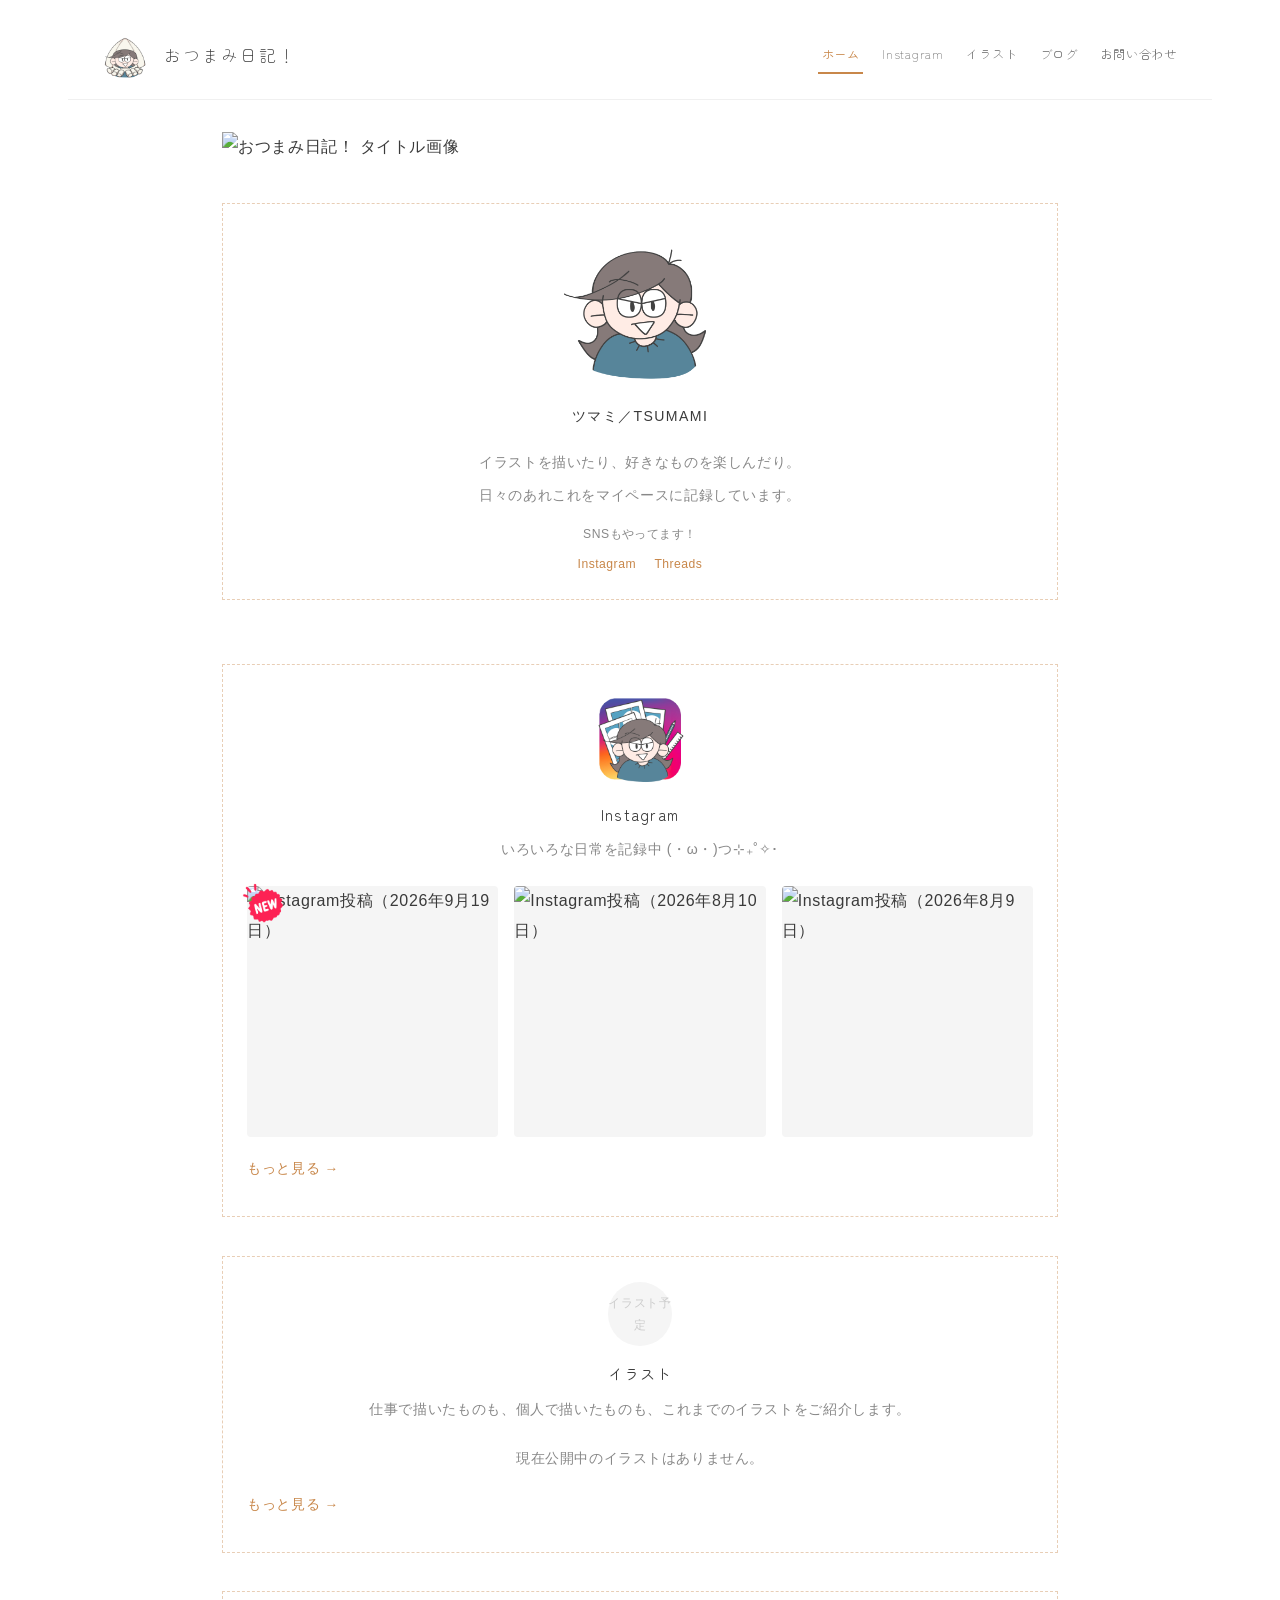
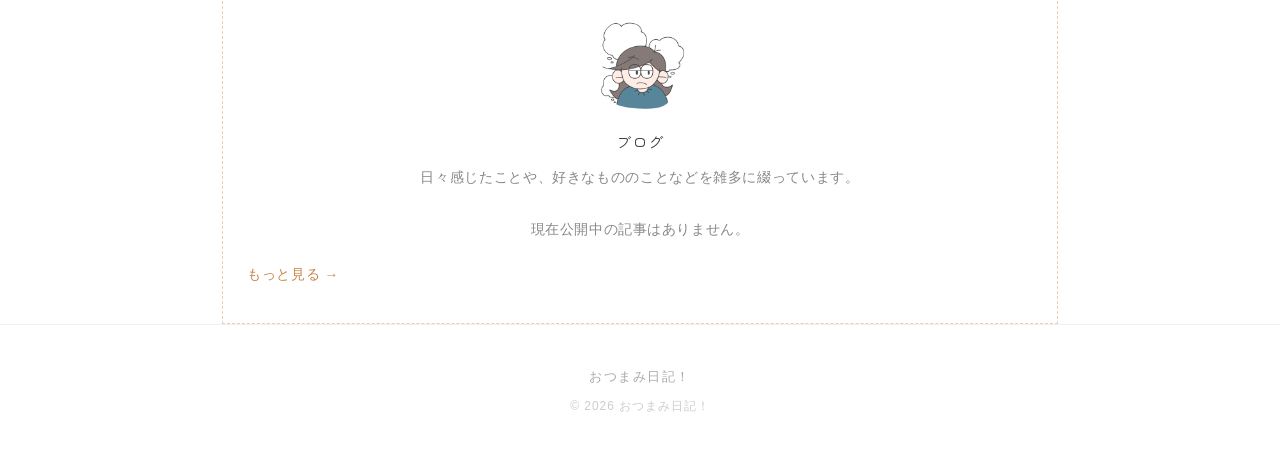
==== commit da5cf2a0: "イラスト一覧をギャラリー表示に変更 Co-authored-by: Cursor <cursoragent@cursor.com>" ====
--- a/index.html
+++ b/index.html
@@ -22,7 +22,7 @@
       <ul>
         <li><a href="index.html" class="nav-current">ホーム</a></li>
         <li><a href="instagram.html">Instagram</a></li>
-        <li><a href="works.html">お仕事</a></li>
+        <li><a href="works.html">イラスト</a></li>
         <li><a href="blog.html">ブログ</a></li>
         <li><a href="contact.html">お問い合わせ</a></li>
       </ul>
@@ -68,11 +68,11 @@
         <p class="section-link"><a href="instagram.html">もっと見る →</a></p>
       </section>
 
-      <section class="home-section home-works" aria-label="お仕事">
+      <section class="home-section home-works" aria-label="イラスト">
         <div class="home-block-intro">
           <div class="placeholder guide-icon-placeholder">イラスト予定</div>
-          <h2 class="section-heading">お仕事</h2>
-          <p class="section-lead">これまでに制作したイラストやご依頼作品をご紹介します。</p>
+          <h2 class="section-heading">イラスト</h2>
+          <p class="section-lead">仕事で描いたものも、個人で描いたものも、これまでのイラストをご紹介します。</p>
         </div>
         <div class="home-works-list" data-home-works-root>
           <p class="home-list-message">読み込み中...</p>
--- a/style.css
+++ b/style.css
@@ -612,29 +612,47 @@
 .home-works-list {
   display: grid;
   grid-template-columns: repeat(3, 1fr);
-  gap: 1rem;
+  gap: 1.4rem 1.2rem;
+}
+
+.home-works-thumb {
+  display: flex;
+  align-items: center;
+  justify-content: center;
+  width: 100%;
+  aspect-ratio: 3 / 4;
+  margin: 0;
+  overflow: hidden;
+  border: 1px solid #f0ebe6;
+  border-radius: 4px;
+  background-color: #faf8f6;
 }
 
 .home-works-item img {
   display: block;
   width: 100%;
-  aspect-ratio: 3 / 2;
-  object-fit: cover;
-  border-radius: 4px;
+  height: 100%;
+  object-fit: contain;
+}
+
+.home-works-category {
+  display: block;
+  margin: 0.55rem 0 0.15rem;
+  font-size: 0.68rem;
+  letter-spacing: 0.06em;
+  color: var(--accent);
 }
 
 .home-works-item h3 {
-  margin: 0.8rem 0 0.3rem;
+  margin: 0.35rem 0 0;
   font-size: 0.85rem;
   font-weight: 400;
   color: var(--text);
-}
-
-.home-works-item p {
-  margin: 0;
-  font-size: 0.82rem;
-  color: var(--text-muted);
-  line-height: 1.7;
+  line-height: 1.55;
+}
+
+.home-works-item .home-works-category + h3 {
+  margin-top: 0;
 }
 
 a.home-works-item,
@@ -655,6 +673,8 @@
 
 .gallery-instagram {
   grid-template-columns: repeat(3, 1fr);
+  column-gap: 2.25rem;
+  row-gap: 2.4rem;
 }
 
 .instagram-gallery[hidden],
@@ -676,10 +696,10 @@
   width: 100%;
   aspect-ratio: 1 / 1;
   padding: 0;
-  overflow: hidden;
+  overflow: visible;
   border: none;
   border-radius: 4px;
-  background-color: var(--placeholder-bg);
+  background-color: transparent;
   cursor: pointer;
 }
 
@@ -689,11 +709,46 @@
   outline-offset: 2px;
 }
 
-.instagram-gallery-item img {
+.instagram-gallery-thumb {
+  display: block;
+  width: 100%;
+  height: 100%;
+  overflow: hidden;
+  border-radius: 4px;
+  background-color: var(--placeholder-bg);
+}
+
+a.instagram-gallery-item {
+  color: inherit;
+  text-decoration: none;
+}
+
+.instagram-gallery-thumb img {
   display: block;
   width: 100%;
   height: 100%;
   object-fit: cover;
+}
+
+.instagram-new-badge {
+  position: absolute;
+  top: -0.55rem;
+  left: -0.6rem;
+  z-index: 2;
+  display: block;
+  width: 3.6rem;
+  height: auto;
+  pointer-events: none;
+}
+
+.home-instagram .instagram-new-badge {
+  top: -0.42rem;
+  left: -0.46rem;
+  width: 3.05rem;
+}
+
+.home-instagram .instagram-carousel-badge {
+  display: none;
 }
 
 .instagram-carousel-badge {
@@ -871,44 +926,99 @@
    お仕事一覧ページ
    ======================================== */
 
+.works-categories {
+  margin: 0 0 1.6rem;
+  padding-bottom: 1.2rem;
+  border-bottom: 1px solid #eee;
+}
+
+.works-categories[hidden] {
+  display: none;
+}
+
+.works-category-list {
+  display: flex;
+  flex-wrap: wrap;
+  justify-content: center;
+  gap: 0.4rem 1.4rem;
+  list-style: none;
+  margin: 0;
+  padding: 0;
+}
+
+.works-category-link {
+  display: inline-block;
+  padding: 0.2rem 0;
+  font-size: 0.82rem;
+  letter-spacing: 0.06em;
+  color: #888;
+  border-bottom: 2px solid transparent;
+}
+
+button.works-category-link {
+  appearance: none;
+  background: none;
+  border: 0;
+  border-bottom: 2px solid transparent;
+  cursor: pointer;
+  font-family: inherit;
+  line-height: inherit;
+}
+
+.works-category-link:hover,
+.works-category-link.is-current {
+  color: var(--accent);
+  text-decoration: none;
+}
+
+.works-category-link.is-current {
+  border-bottom-color: var(--accent);
+}
+
 .works-entries {
-  margin: 0;
-}
-
-.works-entry {
-  border-bottom: var(--stitch);
-}
-
-.works-entry:first-child {
-  border-top: var(--stitch);
+  display: grid;
+  grid-template-columns: repeat(3, 1fr);
+  gap: 2rem 1.6rem;
+  margin: 0;
+}
+
+.works-entry[hidden] {
+  display: none;
 }
 
 .works-entry-link {
   display: flex;
+  flex-direction: column;
+  align-items: stretch;
+  gap: 0.7rem;
+  padding: 0;
+  color: var(--text);
+}
+
+.works-entry-link:hover {
+  color: var(--text);
+  text-decoration: none;
+}
+
+.works-entry-thumb {
+  display: flex;
   align-items: center;
-  gap: 1.4rem;
-  padding: 1.5rem 0;
-  color: var(--text);
-}
-
-.works-entry-link:hover {
-  color: var(--text);
-  text-decoration: none;
-}
-
-.works-entry-thumb {
-  flex-shrink: 0;
-  width: 176px;
-  margin: 0;
+  justify-content: center;
+  width: 100%;
+  aspect-ratio: 3 / 4;
+  margin: 0;
+  overflow: hidden;
+  border: 1px solid #f0ebe6;
+  border-radius: 4px;
+  background-color: #faf8f6;
 }
 
 .works-entry-image,
 .works-thumb-placeholder {
   display: block;
   width: 100%;
-  aspect-ratio: 3 / 2;
-  object-fit: cover;
-  border-radius: 4px;
+  height: 100%;
+  object-fit: contain;
 }
 
 .works-thumb-placeholder {
@@ -922,61 +1032,34 @@
 }
 
 .works-entry-info {
-  flex: 1;
   min-width: 0;
 }
 
 .works-entry-category {
   display: block;
-  margin-bottom: 0.3rem;
+  margin-bottom: 0.2rem;
   font-size: 0.72rem;
   letter-spacing: 0.06em;
   color: var(--accent);
 }
 
 .works-entry-title {
-  margin: 0 0 0.35rem;
+  margin: 0;
   font-family: "Zen Maru Gothic", sans-serif;
-  font-size: 1rem;
+  font-size: 0.95rem;
   font-weight: 400;
   letter-spacing: 0.04em;
   line-height: 1.55;
   color: var(--text);
 }
 
-.works-entry-link:hover .works-entry-title,
-.works-entry-link:hover .works-entry-arrow {
-  color: var(--accent);
-}
-
-.works-entry-summary {
-  margin: 0;
-  font-size: 0.82rem;
-  color: var(--text-muted);
-  line-height: 1.7;
-}
-
-.works-entry-arrow {
-  flex-shrink: 0;
-  font-size: 1.05rem;
-  color: #ccc;
-  line-height: 1;
-}
-
-.works-entry-production {
-  display: flex;
-  flex-wrap: wrap;
-  gap: 0.2rem 0.9rem;
-  margin: 0.35rem 0 0;
-  padding: 0;
-  list-style: none;
-  font-size: 0.75rem;
-  color: var(--text-muted);
-  line-height: 1.7;
-}
-
-.works-entry-production-label::after {
-  content: "：";
+.works-entry-link:hover .works-entry-title {
+  color: var(--accent);
+}
+
+.works-entries .works-entry-summary,
+.works-entries .works-entry-arrow {
+  display: none;
 }
 
 .works-list-message,
@@ -1633,37 +1716,47 @@
   }
 
   .home-works-list {
-    grid-template-columns: 1fr;
-    gap: 1rem;
-  }
-
-  .home-works-item {
-    display: grid;
-    grid-template-columns: 5.6rem 1fr;
-    grid-template-areas:
-      "thumb title"
-      "thumb desc";
-    column-gap: 0.85rem;
-    row-gap: 0.2rem;
-    align-items: start;
-  }
-
-  .home-works-item .thumb-placeholder {
-    grid-area: thumb;
-    width: 100%;
+    grid-template-columns: repeat(3, 1fr);
+    gap: 1rem 0.7rem;
   }
 
   .home-works-item h3 {
-    grid-area: title;
-    margin: 0.15rem 0 0;
-  }
-
-  .home-works-item p {
-    grid-area: desc;
+    font-size: 0.78rem;
   }
 
   .gallery-instagram {
-    grid-template-columns: repeat(2, 1fr);
+    grid-template-columns: repeat(3, 1fr);
+    column-gap: 6px;
+    row-gap: 6px;
+  }
+
+  .instagram-new-badge {
+    top: -0.16rem;
+    left: -0.2rem;
+    width: 1.65rem;
+  }
+
+  .home-instagram .instagram-new-badge {
+    top: -0.24rem;
+    left: -0.28rem;
+    width: 2.15rem;
+  }
+
+  .gallery-instagram .instagram-carousel-badge {
+    top: 0.22rem;
+    right: 0.22rem;
+    width: 0.72rem;
+    height: 0.72rem;
+  }
+
+  .gallery-instagram .instagram-carousel-badge::before,
+  .gallery-instagram .instagram-carousel-badge::after {
+    width: 0.42rem;
+    height: 0.42rem;
+  }
+
+  .gallery-instagram .instagram-carousel-badge::after {
+    right: 0.16rem;
   }
 
   .instagram-modal {
@@ -1674,12 +1767,24 @@
     width: 100%;
   }
 
+  .instagram-modal-image-wrap {
+    max-width: calc(100% - 5.2rem);
+    margin-inline: auto;
+  }
+
+  .instagram-modal-prev,
+  .instagram-modal-next {
+    width: 2.25rem;
+    height: 2.25rem;
+    font-size: 1.1rem;
+  }
+
   .instagram-modal-prev {
-    left: 0.25rem;
+    left: 0.15rem;
   }
 
   .instagram-modal-next {
-    right: 0.25rem;
+    right: 0.15rem;
   }
 
   .instagram-modal-close {
@@ -1692,40 +1797,13 @@
   }
 
   /* --- お仕事一覧ページ --- */
-  .works-entry-link {
-    display: grid;
-    grid-template-columns: 1fr auto;
-    grid-template-areas:
-      "info arrow"
-      "thumb thumb";
-    align-items: start;
-    gap: 0.8rem 0.7rem;
-    padding: 1.3rem 0;
-  }
-
-  .works-entry-info {
-    grid-area: info;
-  }
-
-  .works-entry-thumb {
-    grid-area: thumb;
-    width: 100%;
-  }
-
-  .works-entry-image,
-  .works-thumb-placeholder {
-    width: 100%;
-    height: auto;
-  }
-
-  .works-entry-arrow {
-    grid-area: arrow;
-    align-self: start;
-    padding-top: 0.1rem;
+  .works-entries {
+    grid-template-columns: repeat(2, 1fr);
+    gap: 1.5rem 0.9rem;
   }
 
   .works-entry-title {
-    font-size: 0.95rem;
+    font-size: 0.88rem;
   }
 
   /* --- お仕事詳細ページ --- */
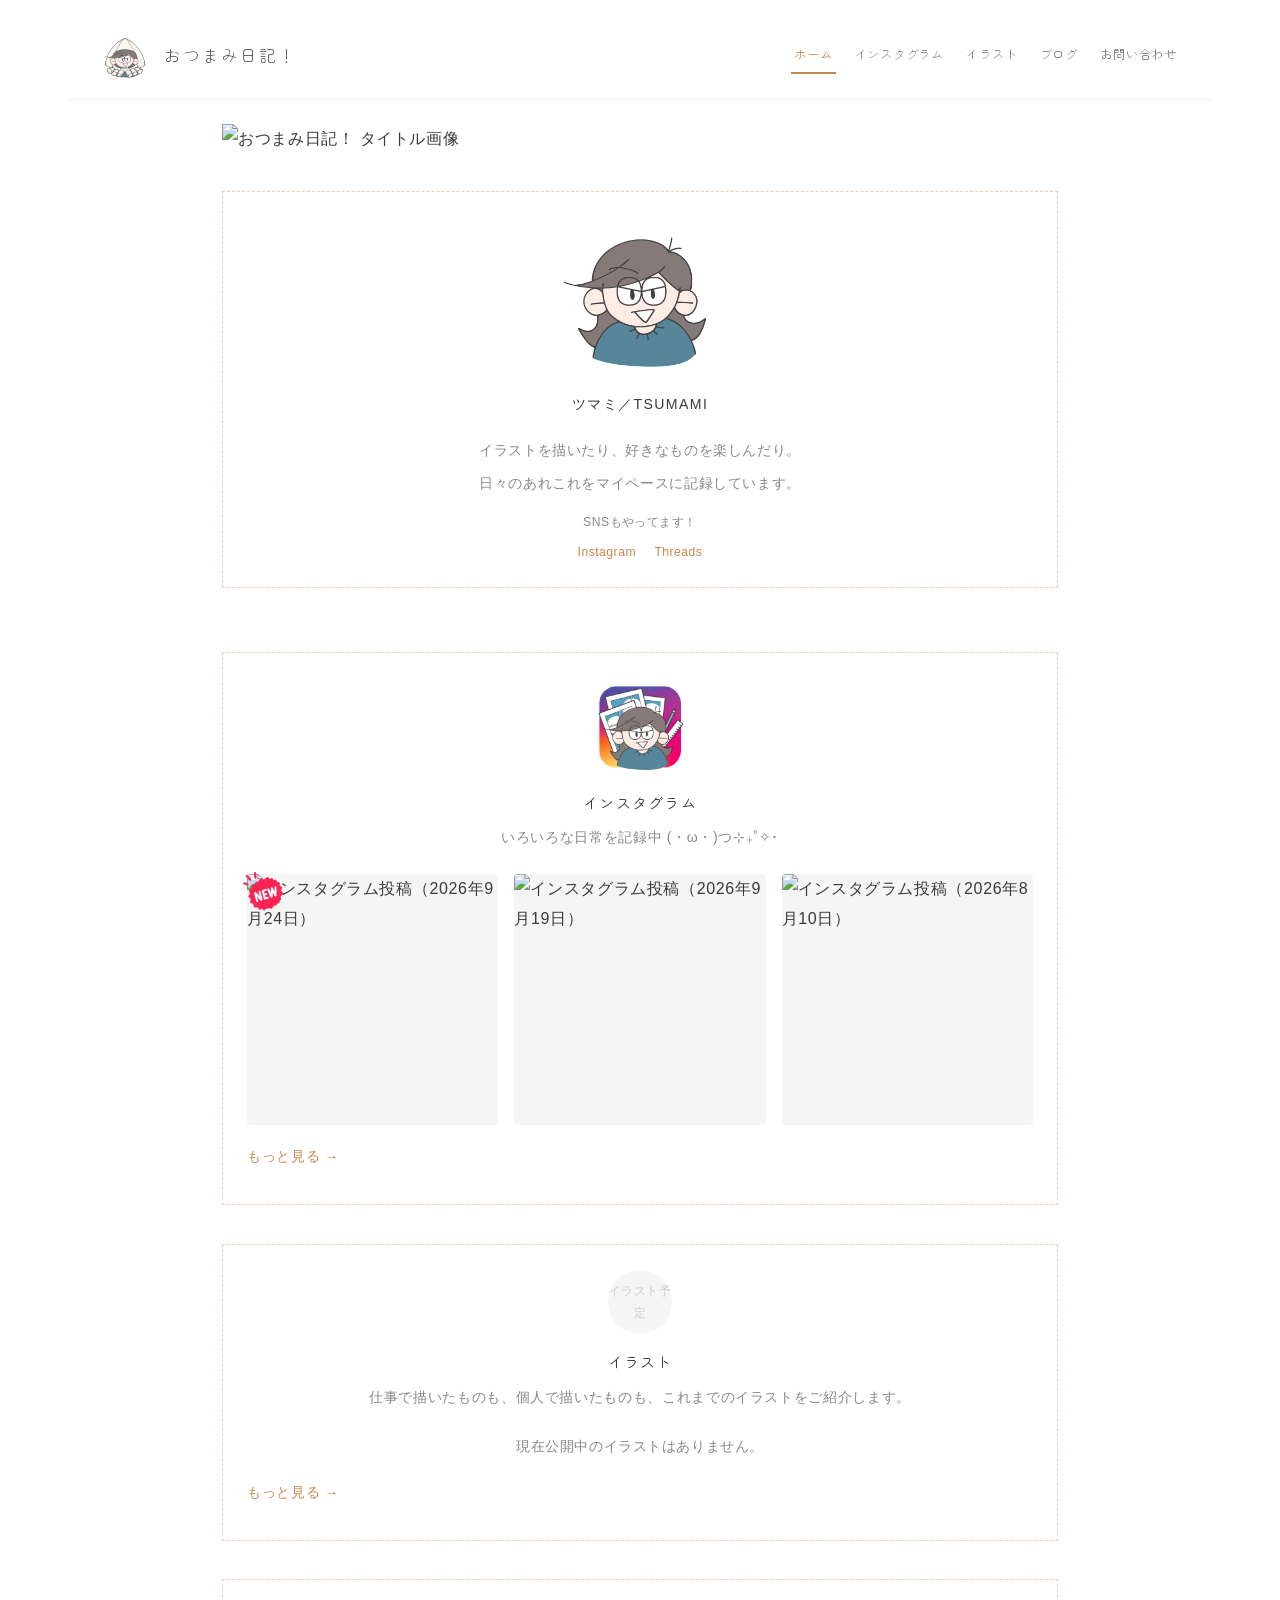
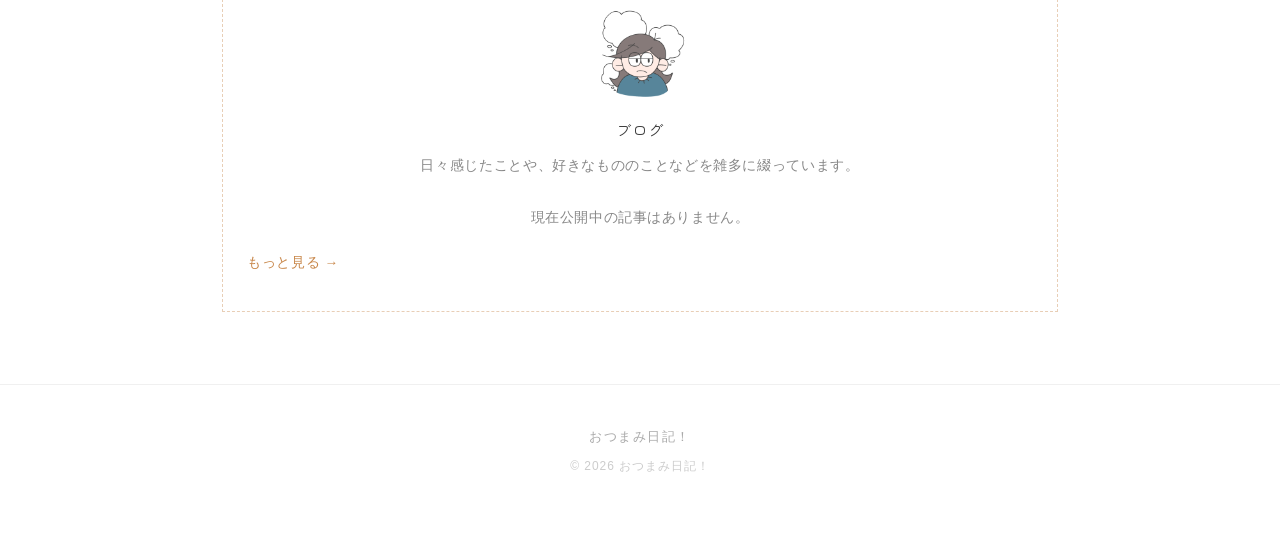
==== commit b1003b40: "インスタグラムの表示表記を統一 Co-authored-by: Cursor <cursoragent@cursor.com>" ====
--- a/index.html
+++ b/index.html
@@ -21,7 +21,7 @@
     <nav aria-label="メインナビゲーション">
       <ul>
         <li><a href="index.html" class="nav-current">ホーム</a></li>
-        <li><a href="instagram.html">Instagram</a></li>
+        <li><a href="instagram.html">インスタグラム</a></li>
         <li><a href="works.html">イラスト</a></li>
         <li><a href="blog.html">ブログ</a></li>
         <li><a href="contact.html">お問い合わせ</a></li>
@@ -55,10 +55,10 @@
 
     <div class="home-sections" aria-label="コンテンツ">
 
-      <section class="home-section home-instagram" aria-label="Instagram">
+      <section class="home-section home-instagram" aria-label="インスタグラム">
         <div class="home-block-intro">
           <img src="images/instagram.png" alt="" class="guide-icon-image guide-icon-image-instagram" width="96" height="96">
-          <h2 class="section-heading">Instagram</h2>
+          <h2 class="section-heading">インスタグラム</h2>
           <p class="section-lead">いろいろな日常を記録中 (・ω・)つ⊹₊˚✧･</p>
         </div>
         <div data-instagram-gallery data-instagram-limit="3">
@@ -101,7 +101,7 @@
     <p class="footer-copy">© 2026 おつまみ日記！</p>
   </footer>
 
-  <div class="instagram-modal" role="dialog" aria-modal="true" aria-label="Instagram投稿の拡大表示" hidden>
+  <div class="instagram-modal" role="dialog" aria-modal="true" aria-label="インスタグラム投稿の拡大表示" hidden>
     <div class="instagram-modal-inner">
       <button type="button" class="instagram-modal-prev" aria-label="前の画像" hidden>←</button>
       <button type="button" class="instagram-modal-next" aria-label="次の画像" hidden>→</button>
--- a/style.css
+++ b/style.css
@@ -150,18 +150,18 @@
    ======================================== */
 
 main {
-  padding-bottom: 5rem;
+  padding-bottom: 4.5rem;
 }
 
 .page-main.home-page {
-  padding-top: 2rem;
+  padding-top: 1.5rem;
 }
 
 .content-inner {
   max-width: var(--content-max);
   margin-left: auto;
   margin-right: auto;
-  padding: 0 2rem;
+  padding: 0 2rem 4.5rem;
   box-sizing: border-box;
   width: 100%;
 }
@@ -301,7 +301,7 @@
    ======================================== */
 
 .home-mv {
-  margin-bottom: 2.5rem;
+  margin-bottom: 2.25rem;
 }
 
 .home-mv-figure {
@@ -688,6 +688,31 @@
   text-align: center;
   font-size: 0.9rem;
   letter-spacing: 0.04em;
+}
+
+.page-header:has(.instagram-account-link) {
+  margin-bottom: 2.8rem;
+}
+
+.page-header:has(.instagram-account-link) .page-lead {
+  margin-bottom: 0.85rem;
+}
+
+.instagram-account-link {
+  margin: 0;
+  text-align: center;
+  font-size: 0.85rem;
+}
+
+.instagram-account-link a {
+  color: var(--accent);
+}
+
+.instagram-account-link a:hover,
+.instagram-account-link a:focus-visible {
+  color: var(--accent);
+  text-decoration: underline;
+  text-underline-offset: 0.18em;
 }
 
 .instagram-gallery-item {
@@ -750,6 +775,7 @@
 .home-instagram .instagram-carousel-badge {
   display: none;
 }
+
 
 .instagram-carousel-badge {
   position: absolute;
@@ -923,6 +949,118 @@
 
 
 /* ========================================
+   Instagram カテゴリー
+   ======================================== */
+
+.instagram-categories {
+  margin: 0 0 1.8rem;
+}
+
+.instagram-categories[hidden] {
+  display: none;
+}
+
+.instagram-category-list {
+  display: flex;
+  flex-wrap: wrap;
+  justify-content: center;
+  gap: 0.5rem 0.45rem;
+  list-style: none;
+  margin: 0;
+  padding: 0;
+}
+
+.instagram-category-link {
+  display: inline-block;
+  padding: 0.18rem 0.8rem;
+  font-size: 0.76rem;
+  letter-spacing: 0.06em;
+  color: var(--text-muted);
+  background-color: #fff;
+  border: var(--stitch);
+  border-radius: 0.55rem;
+  line-height: 1.6;
+}
+
+button.instagram-category-link {
+  appearance: none;
+  cursor: pointer;
+  font-family: inherit;
+}
+
+.instagram-category-link:hover,
+.instagram-category-link:focus-visible {
+  color: var(--accent);
+  text-decoration: none;
+  outline: none;
+}
+
+.instagram-category-link.is-current {
+  color: var(--accent);
+  background-color: var(--accent-light);
+  border-color: rgba(200, 135, 74, 0.65);
+}
+
+.instagram-pagination {
+  margin: 2rem 0 0;
+}
+
+.instagram-pagination[hidden] {
+  display: none;
+}
+
+.instagram-pagination-list {
+  display: flex;
+  flex-wrap: wrap;
+  justify-content: center;
+  align-items: center;
+  gap: 0.3rem;
+  list-style: none;
+  margin: 0;
+  padding: 0;
+}
+
+.instagram-pagination-button {
+  appearance: none;
+  min-width: 2rem;
+  height: 2rem;
+  padding: 0 0.5rem;
+  border: 1px solid transparent;
+  border-radius: 0.4rem;
+  background: transparent;
+  color: var(--text-muted);
+  font-family: inherit;
+  font-size: 0.78rem;
+  letter-spacing: 0.04em;
+  line-height: 1;
+  cursor: pointer;
+}
+
+.instagram-pagination-button:hover,
+.instagram-pagination-button:focus-visible {
+  color: var(--accent);
+  outline: none;
+}
+
+.instagram-pagination-button.is-current {
+  color: var(--accent);
+  background-color: var(--accent-light);
+  border-color: rgba(200, 135, 74, 0.4);
+}
+
+.instagram-pagination-button:disabled {
+  opacity: 0.35;
+  cursor: default;
+}
+
+.instagram-pagination-ellipsis {
+  min-width: 1.2rem;
+  color: #ccc;
+  font-size: 0.78rem;
+  text-align: center;
+}
+
+/* ========================================
    お仕事一覧ページ
    ======================================== */
 
@@ -1484,6 +1622,10 @@
 
 .contact-form p {
   margin: 0 0 1.8rem;
+}
+
+.contact-form p:last-child {
+  margin-bottom: 0;
 }
 
 .contact-form label {
@@ -1538,6 +1680,11 @@
 
 @media (max-width: 768px) {
 
+  main,
+  .content-inner {
+    padding-bottom: 3.25rem;
+  }
+
   /* --- ヘッダー・ナビ --- */
   .site-header {
     flex-direction: column;
@@ -1618,6 +1765,8 @@
     order: 3;
     max-width: var(--layout-max);
     margin: 0 auto;
+    padding-top: 0.25rem;
+    padding-bottom: 0.25rem;
   }
 
   /* display:contents により main の .content-inner が効かないため再適用 */
@@ -1633,12 +1782,16 @@
     box-sizing: border-box;
   }
 
+  body.home-page-body .home-sections {
+    padding-bottom: 3.25rem;
+  }
+
   body.home-page-body > .site-footer {
     order: 5;
   }
 
   body.home-page-body .home-profile-detail {
-    padding-top: 1.5rem;
+    padding-top: 2rem;
   }
 
   /* --- ホーム：余白調整 --- */
@@ -1724,10 +1877,25 @@
     font-size: 0.78rem;
   }
 
-  .gallery-instagram {
-    grid-template-columns: repeat(3, 1fr);
-    column-gap: 6px;
-    row-gap: 6px;
+  .page-main .gallery-instagram {
+    grid-template-columns: repeat(2, 1fr);
+    column-gap: 0.7rem;
+    row-gap: 0.9rem;
+  }
+
+  .page-main > .section-link {
+    display: none;
+  }
+
+  .instagram-category-link {
+    padding: 0.16rem 0.7rem;
+    font-size: 0.72rem;
+  }
+
+  .instagram-pagination-button {
+    min-width: 1.85rem;
+    height: 1.85rem;
+    font-size: 0.74rem;
   }
 
   .instagram-new-badge {
@@ -1742,21 +1910,27 @@
     width: 2.15rem;
   }
 
-  .gallery-instagram .instagram-carousel-badge {
-    top: 0.22rem;
-    right: 0.22rem;
-    width: 0.72rem;
-    height: 0.72rem;
-  }
-
-  .gallery-instagram .instagram-carousel-badge::before,
-  .gallery-instagram .instagram-carousel-badge::after {
-    width: 0.42rem;
-    height: 0.42rem;
-  }
-
-  .gallery-instagram .instagram-carousel-badge::after {
-    right: 0.16rem;
+  .page-main .gallery-instagram .instagram-new-badge {
+    top: -0.28rem;
+    left: -0.32rem;
+    width: 2.05rem;
+  }
+
+  .page-main .gallery-instagram .instagram-carousel-badge {
+    top: 0.28rem;
+    right: 0.28rem;
+    width: 0.82rem;
+    height: 0.82rem;
+  }
+
+  .page-main .gallery-instagram .instagram-carousel-badge::before,
+  .page-main .gallery-instagram .instagram-carousel-badge::after {
+    width: 0.48rem;
+    height: 0.48rem;
+  }
+
+  .page-main .gallery-instagram .instagram-carousel-badge::after {
+    right: 0.18rem;
   }
 
   .instagram-modal {
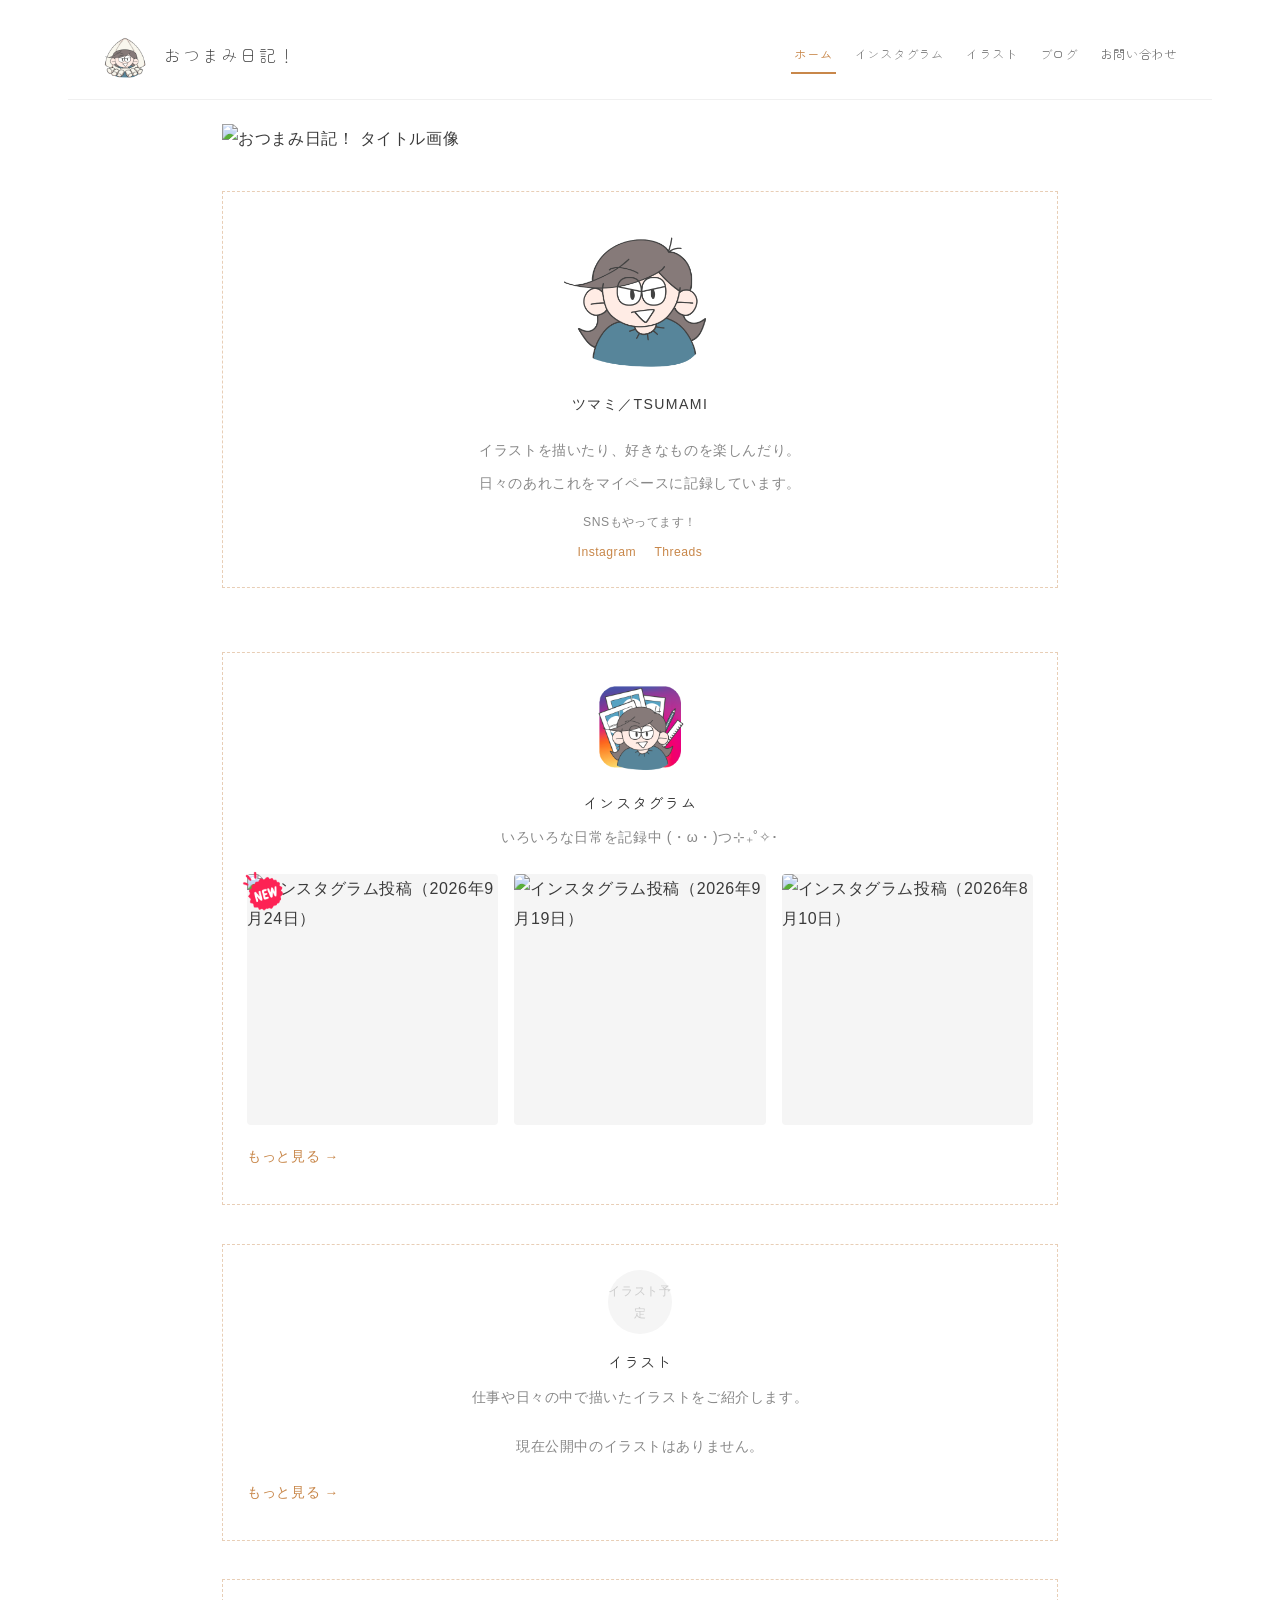
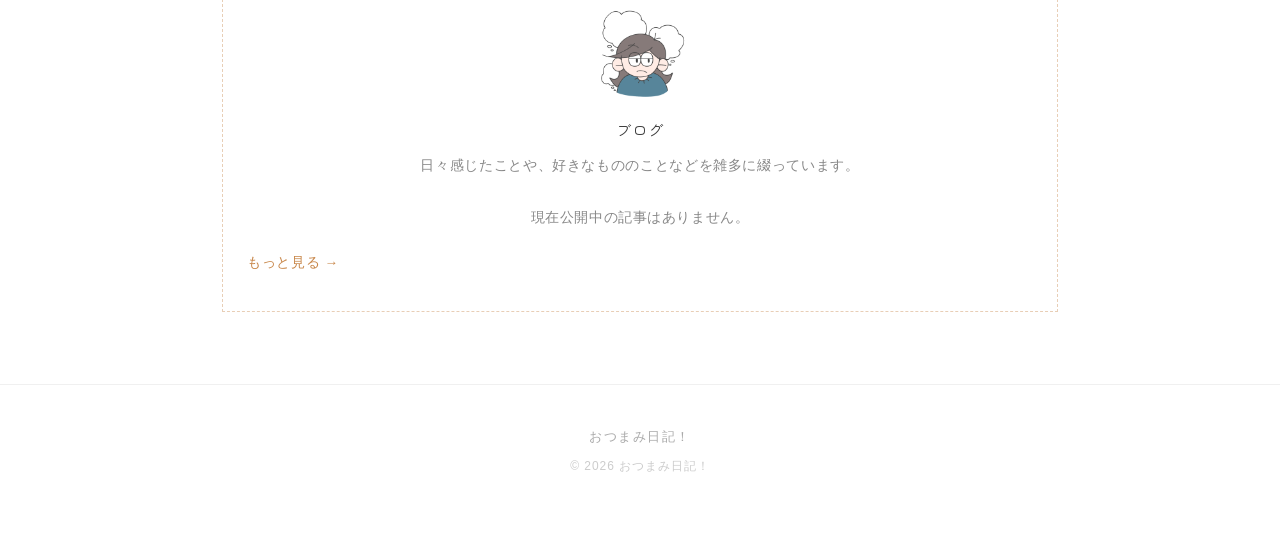
==== commit e8080565: "イラスト紹介文を統一 Co-authored-by: Cursor <cursoragent@cursor.com>" ====
--- a/index.html
+++ b/index.html
@@ -72,7 +72,7 @@
         <div class="home-block-intro">
           <div class="placeholder guide-icon-placeholder">イラスト予定</div>
           <h2 class="section-heading">イラスト</h2>
-          <p class="section-lead">仕事で描いたものも、個人で描いたものも、これまでのイラストをご紹介します。</p>
+          <p class="section-lead">仕事や日々の中で描いたイラストをご紹介します。</p>
         </div>
         <div class="home-works-list" data-home-works-root>
           <p class="home-list-message">読み込み中...</p>
--- a/style.css
+++ b/style.css
@@ -17,15 +17,6 @@
   --stitch-width: 1px;
   --stitch-style: dashed;
   --stitch: var(--stitch-width) var(--stitch-style) var(--stitch-color);
-}
-
-.stitch-rule {
-  display: block;
-  width: 100%;
-  height: 0;
-  margin: 2.4rem 0;
-  border: 0;
-  border-top: var(--stitch);
 }
 
 body {
@@ -1259,15 +1250,28 @@
   margin-bottom: 1.8rem;
 }
 
-.work-detail-category {
+.work-detail__intro {
+  margin-bottom: 0;
+}
+
+.work-detail-category,
+.work-detail__category {
   display: block;
   margin-bottom: 0.45rem;
   font-size: 0.75rem;
   letter-spacing: 0.06em;
   color: var(--accent);
-}
-
-.work-detail-title {
+  text-decoration: none;
+}
+
+a.work-detail__category:hover,
+a.work-detail__category:focus-visible {
+  color: var(--accent);
+  text-decoration: underline;
+}
+
+.work-detail-title,
+.work-detail__title {
   margin: 0 0 0.7rem;
   font-family: "Zen Maru Gothic", sans-serif;
   font-size: 1.35rem;
@@ -1284,19 +1288,24 @@
   line-height: 1.9;
 }
 
-.work-detail-hero {
+.work-detail-hero,
+.work-detail__hero,
+.work-detail__hero--plain {
   margin: 0;
 }
 
 .work-detail-hero-image,
-.work-detail-hero-placeholder {
+.work-detail-hero-placeholder,
+.work-detail__hero-image,
+.work-detail__hero-empty {
   display: block;
   width: 100%;
   aspect-ratio: 16 / 9;
   object-fit: cover;
 }
 
-.work-detail-hero-placeholder {
+.work-detail-hero-placeholder,
+.work-detail__hero-empty {
   display: flex;
   align-items: center;
   justify-content: center;
@@ -1306,7 +1315,8 @@
   letter-spacing: 0.06em;
 }
 
-.work-detail-heading {
+.work-detail-heading,
+.work-detail__section-title {
   margin: 0 0 1.2rem;
   font-family: "Zen Maru Gothic", sans-serif;
   font-size: 0.95rem;
@@ -1343,7 +1353,9 @@
   color: var(--text);
 }
 
-.work-detail-body p {
+.work-detail-body p,
+.work-detail__body p,
+.work-detail__body blockquote {
   margin: 0 0 1rem;
   font-size: 0.9rem;
   color: var(--text);
@@ -1351,11 +1363,33 @@
   letter-spacing: 0.04em;
 }
 
-.work-detail-body p:last-child {
+.work-detail-body p:last-child,
+.work-detail__body p:last-child,
+.work-detail__body blockquote:last-child {
   margin-bottom: 0;
 }
 
-.work-detail-gallery-list {
+.work-detail__body h2 {
+  margin: 0 0 1rem;
+  font-family: "Zen Maru Gothic", sans-serif;
+  font-size: 0.95rem;
+  font-weight: 400;
+  letter-spacing: 0.08em;
+  color: var(--text);
+}
+
+.work-detail__body figure {
+  margin: 0 0 1rem;
+}
+
+.work-detail__body img {
+  display: block;
+  width: 100%;
+  height: auto;
+}
+
+.work-detail-gallery-list,
+.work-gallery {
   display: grid;
   grid-template-columns: repeat(3, 1fr);
   gap: 1rem;
@@ -1364,12 +1398,14 @@
   list-style: none;
 }
 
-.work-detail-gallery-item {
+.work-detail-gallery-item,
+.work-gallery__item {
   margin: 0;
 }
 
 .work-detail-gallery-image,
-.work-detail-gallery-placeholder {
+.work-detail-gallery-placeholder,
+.work-gallery__image {
   display: block;
   width: 100%;
   aspect-ratio: 1 / 1;
@@ -1398,6 +1434,131 @@
   font-size: 0.85rem;
 }
 
+.work-detail__article {
+  display: flex;
+  flex-direction: column;
+  gap: 1.8rem;
+}
+
+.work-detail__header {
+  margin: 0;
+}
+
+.work-detail__header ~ .work-detail__hero,
+.work-detail__header ~ .work-detail__browser,
+.work-detail__header ~ .work-detail__production,
+.work-detail__header ~ .work-detail__intro,
+.work-detail__header ~ .work-detail__gallery,
+.work-detail__header ~ .work-detail__link {
+  margin-top: 1.8rem;
+}
+
+.work-detail__title-row {
+  display: flex;
+  flex-direction: column-reverse;
+  align-items: flex-start;
+}
+
+.work-detail__production {
+  margin: 0;
+}
+
+.work-detail__production-item {
+  display: grid;
+  grid-template-columns: 7.5rem 1fr;
+  gap: 1rem;
+  padding: 0.75rem 0;
+  border-bottom: 1px solid #eee;
+}
+
+.work-detail__production-item:first-child {
+  border-top: 1px solid #eee;
+}
+
+.work-detail__production-item .work-detail__section-title {
+  margin: 0;
+  font-family: inherit;
+  font-size: 0.8rem;
+  letter-spacing: 0.04em;
+  color: var(--text-muted);
+}
+
+.work-detail__production-text {
+  margin: 0;
+  font-size: 0.88rem;
+  color: var(--text);
+}
+
+.work-detail__tags {
+  display: flex;
+  flex-wrap: wrap;
+  gap: 0.35rem 0.6rem;
+  margin: 0;
+  padding: 0;
+  list-style: none;
+}
+
+.work-detail__tag {
+  font-size: 0.88rem;
+  color: var(--text);
+}
+
+.work-detail__gallery {
+  margin: 0;
+}
+
+.work-detail__browser {
+  margin: 0;
+  overflow: hidden;
+  border: 1px solid var(--border);
+}
+
+.work-detail__browser-bar {
+  display: flex;
+  align-items: center;
+  gap: 0.35rem;
+  padding: 0.45rem 0.7rem;
+  background-color: var(--placeholder-bg);
+  border-bottom: 1px solid var(--border);
+}
+
+.work-detail__browser-dot {
+  display: block;
+  width: 0.45rem;
+  height: 0.45rem;
+  border-radius: 50%;
+  background-color: #ddd;
+}
+
+.work-detail__browser-screen {
+  display: block;
+}
+
+.work-detail__browser-screen .work-detail__hero-image {
+  aspect-ratio: 16 / 9;
+}
+
+.work-detail__link {
+  margin: 0;
+}
+
+.work-detail__link-button {
+  display: inline-block;
+  padding: 0.45rem 1.1rem;
+  font-size: 0.85rem;
+  letter-spacing: 0.04em;
+  color: var(--accent);
+  text-decoration: none;
+  border: 1px solid var(--border);
+  border-radius: 4px;
+}
+
+.work-detail__link-button:hover,
+.work-detail__link-button:focus-visible {
+  color: var(--accent);
+  border-color: var(--accent);
+}
+
 
 /* ========================================
    ブログ
@@ -1617,60 +1778,35 @@
 
 
 /* ========================================
-   お問い合わせフォーム
+   お問い合わせ：メール案内
    ======================================== */
 
-.contact-form p {
-  margin: 0 0 1.8rem;
-}
-
-.contact-form p:last-child {
-  margin-bottom: 0;
-}
-
-.contact-form label {
-  display: block;
-  margin-bottom: 0.4rem;
-  font-size: 0.82rem;
-  color: var(--text-muted);
-}
-
-.contact-form input,
-.contact-form textarea {
-  width: 100%;
-  padding: 0.5rem 0;
-  border: none;
-  border-bottom: 1px solid #ddd;
-  background: transparent;
-  font-size: 0.95rem;
-  font-family: inherit;
-  color: var(--text);
+.contact-mail {
+  margin: 0;
+  text-align: center;
+}
+
+.contact-mail-link {
+  display: inline-block;
+  max-width: min(100%, 28rem);
+  padding: 0.7rem 1.5rem;
+  border: 1px dashed rgba(200, 135, 74, 0.4);
+  border-radius: 2rem;
+  background-color: #ffffff;
+  color: var(--text);
+  font-size: 0.9rem;
+  letter-spacing: 0.04em;
+  line-height: 1.6;
+  overflow-wrap: anywhere;
   box-sizing: border-box;
-  resize: vertical;
-}
-
-.contact-form input:focus,
-.contact-form textarea:focus {
+}
+
+.contact-mail-link:hover,
+.contact-mail-link:focus-visible {
+  background-color: var(--accent-light);
+  color: var(--accent);
+  text-decoration: none;
   outline: none;
-  border-bottom-color: var(--accent);
-}
-
-.contact-form button {
-  display: block;
-  margin: 2rem auto 0;
-  padding: 0.65rem 2.5rem;
-  background-color: var(--text);
-  color: #ffffff;
-  border: none;
-  border-radius: 2rem;
-  font-size: 0.85rem;
-  font-family: inherit;
-  letter-spacing: 0.1em;
-  cursor: pointer;
-}
-
-.contact-form button:hover {
-  background-color: var(--accent);
 }
 
 
@@ -1985,26 +2121,27 @@
     padding-top: 1.2rem;
   }
 
-  .work-detail-title {
+  .work-detail-title,
+  .work-detail__title {
     font-size: 1.18rem;
   }
 
   .work-detail-hero-image,
-  .work-detail-hero-placeholder {
+  .work-detail-hero-placeholder,
+  .work-detail__hero-image,
+  .work-detail__hero-empty {
     width: 100%;
     height: auto;
   }
 
-  .stitch-rule {
-    margin: 2rem 0;
-  }
-
-  .work-detail-meta-row {
+  .work-detail-meta-row,
+  .work-detail__production-item {
     grid-template-columns: 5.5rem 1fr;
     gap: 0.7rem;
   }
 
-  .work-detail-gallery-list {
+  .work-detail-gallery-list,
+  .work-gallery {
     grid-template-columns: 1fr;
   }
 
